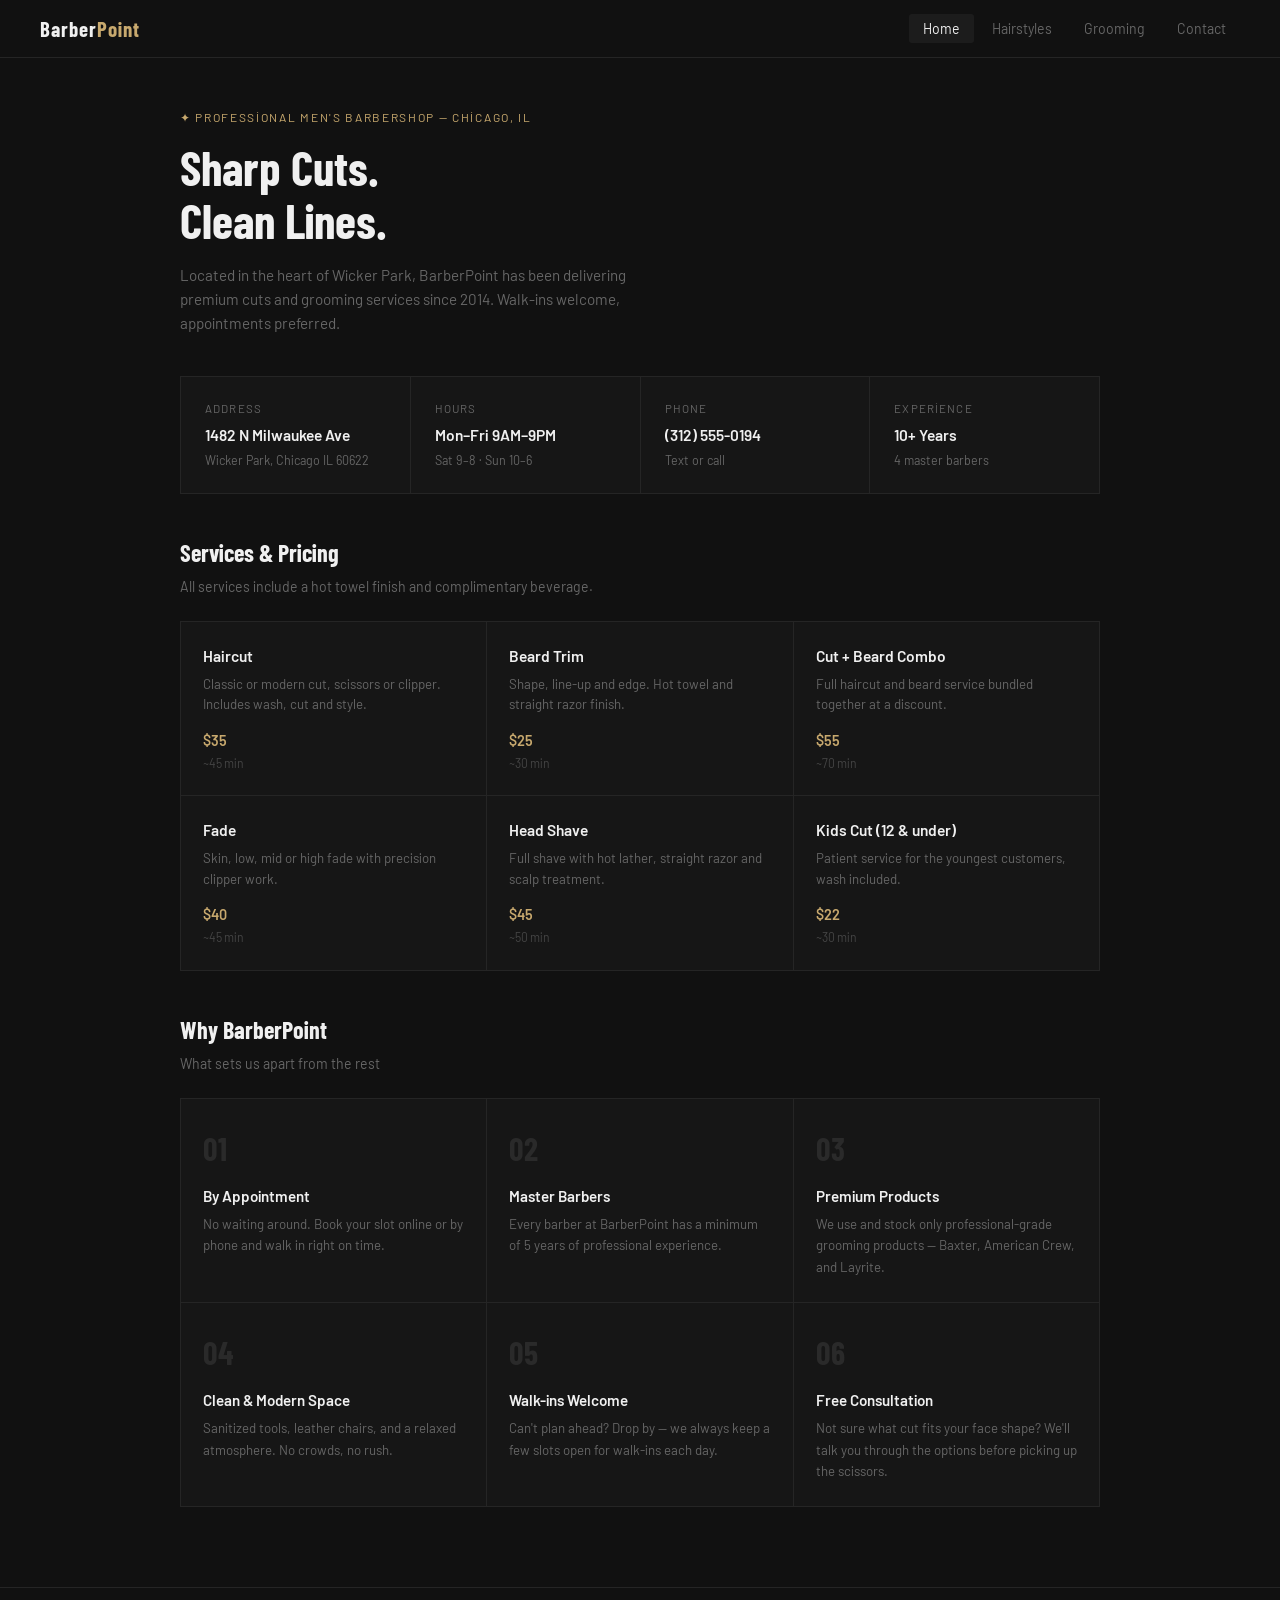
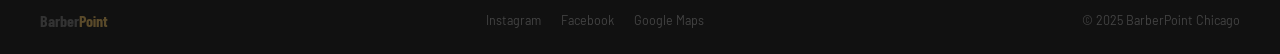
==== index.html @ 2b806386 "Rename berber-sitesi.html to index.html" ====
<!DOCTYPE html>
<html lang="tr">
<head>
  <meta charset="UTF-8"/>
  <meta name="viewport" content="width=device-width, initial-scale=1.0"/>
  <title>BarberPoint – Men's Grooming</title>
  <link href="https://fonts.googleapis.com/css2?family=Barlow:wght@400;500;600;700&family=Barlow+Condensed:wght@600;700&display=swap" rel="stylesheet"/>
  <style>
    *, *::before, *::after { box-sizing: border-box; margin: 0; padding: 0; }
    :root {
      --bg: #111; --bg2: #161616; --bg3: #1c1c1c;
      --border: #252525; --text: #ccc; --muted: #666;
      --white: #f0f0f0; --accent: #c8a96e;
    }
    body { background: var(--bg); color: var(--text); font-family: 'Barlow', sans-serif; font-size: 15px; line-height: 1.6; }

    nav {
      background: var(--bg); border-bottom: 1px solid var(--border);
      padding: 0 40px; display: flex; align-items: center;
      justify-content: space-between; height: 58px; position: sticky; top: 0; z-index: 50;
    }
    .nav-logo { font-family: 'Barlow Condensed', sans-serif; font-size: 1.3rem; font-weight: 700; color: var(--white); letter-spacing: 0.05em; cursor: pointer; }
    .nav-logo span { color: var(--accent); }
    .nav-links { display: flex; gap: 4px; }
    .nav-links button {
      background: none; border: none; color: var(--muted); font-family: 'Barlow', sans-serif;
      font-size: 0.88rem; cursor: pointer; padding: 6px 14px; border-radius: 3px; transition: color 0.15s, background 0.15s;
    }
    .nav-links button:hover { color: var(--white); background: var(--bg3); }
    .nav-links button.active { color: var(--white); background: var(--bg3); }

    .page { display: none; max-width: 1000px; margin: 0 auto; padding: 50px 40px 80px; }
    .page.active { display: block; }

    /* HERO */
    .hero { margin-bottom: 40px; }
    .hero-tag { font-size: 0.75rem; letter-spacing: 0.14em; text-transform: uppercase; color: var(--accent); margin-bottom: 14px; }
    .hero h1 { font-family: 'Barlow Condensed', sans-serif; font-size: 3rem; font-weight: 700; color: var(--white); line-height: 1.1; margin-bottom: 16px; }
    .hero p { color: var(--muted); max-width: 500px; font-size: 0.95rem; }

    .info-row { display: grid; grid-template-columns: repeat(4, 1fr); gap: 1px; background: var(--border); border: 1px solid var(--border); margin-bottom: 40px; }
    .info-box { background: var(--bg2); padding: 22px 24px; }
    .info-box .label { font-size: 0.72rem; letter-spacing: 0.1em; text-transform: uppercase; color: var(--muted); margin-bottom: 6px; }
    .info-box .val { font-size: 0.97rem; font-weight: 600; color: var(--white); }
    .info-box .sub { font-size: 0.78rem; color: var(--muted); margin-top: 3px; }

    .section-head { margin-bottom: 22px; }
    .section-head h2 { font-family: 'Barlow Condensed', sans-serif; font-size: 1.5rem; font-weight: 700; color: var(--white); margin-bottom: 4px; }
    .section-head p { color: var(--muted); font-size: 0.88rem; }

    /* HİZMETLER */
    .services-grid { display: grid; grid-template-columns: repeat(3, 1fr); gap: 1px; background: var(--border); border: 1px solid var(--border); margin-bottom: 40px; }
    .svc { background: var(--bg2); padding: 22px 22px; transition: background 0.15s; }
    .svc:hover { background: var(--bg3); }
    .svc-name { font-weight: 600; color: var(--white); margin-bottom: 5px; font-size: 0.97rem; }
    .svc-desc { font-size: 0.83rem; color: var(--muted); margin-bottom: 14px; line-height: 1.55; }
    .svc-price { font-size: 0.9rem; color: var(--accent); font-weight: 600; }
    .svc-dur { font-size: 0.76rem; color: #444; margin-top: 2px; }

    /* NEDEN BİZ */
    .why-grid { display: grid; grid-template-columns: repeat(3, 1fr); gap: 1px; background: var(--border); border: 1px solid var(--border); }
    .why-card { background: var(--bg2); padding: 24px 22px; transition: background 0.15s; }
    .why-card:hover { background: var(--bg3); }
    .why-num { font-family: 'Barlow Condensed', sans-serif; font-size: 2rem; font-weight: 700; color: #2a2a2a; margin-bottom: 10px; }
    .why-card h4 { font-weight: 600; color: var(--white); font-size: 0.95rem; margin-bottom: 6px; }
    .why-card p { font-size: 0.83rem; color: var(--muted); line-height: 1.6; }

    /* STİLLER */
    .styles-grid { display: grid; grid-template-columns: repeat(3, 1fr); gap: 1px; background: var(--border); border: 1px solid var(--border); }
    .style-card { background: var(--bg2); padding: 26px 24px; transition: background 0.15s; }
    .style-card:hover { background: var(--bg3); }
    .style-card .icon { font-size: 1.5rem; margin-bottom: 12px; display: block; }
    .style-card h3 { font-weight: 600; color: var(--white); font-size: 0.97rem; margin-bottom: 8px; }
    .style-card p { font-size: 0.84rem; color: var(--muted); line-height: 1.65; margin-bottom: 14px; }
    .style-card .fit { font-size: 0.78rem; color: #555; }
    .style-card .fit span { color: var(--accent); }
    .tags { display: flex; gap: 6px; flex-wrap: wrap; margin-top: 10px; }
    .tag { font-size: 0.7rem; letter-spacing: 0.06em; text-transform: uppercase; color: #555; border: 1px solid #2a2a2a; padding: 3px 8px; border-radius: 2px; }
    .tag.gold { color: var(--accent); border-color: #3a3020; }

    /* BAKIM */
    .care-grid { display: grid; grid-template-columns: repeat(2, 1fr); gap: 1px; background: var(--border); border: 1px solid var(--border); margin-bottom: 40px; }
    .care-card { background: var(--bg2); padding: 28px 26px; transition: background 0.15s; }
    .care-card:hover { background: var(--bg3); }
    .care-card h3 { font-weight: 600; color: var(--white); font-size: 0.97rem; margin-bottom: 14px; padding-bottom: 10px; border-bottom: 1px solid var(--border); }
    .care-card ul { padding-left: 16px; }
    .care-card ul li { font-size: 0.85rem; color: var(--muted); margin-bottom: 7px; line-height: 1.6; }

    .products-grid { display: grid; grid-template-columns: repeat(4, 1fr); gap: 1px; background: var(--border); border: 1px solid var(--border); }
    .prod-card { background: var(--bg2); padding: 22px 20px; transition: background 0.15s; }
    .prod-card:hover { background: var(--bg3); }
    .prod-card h4 { font-weight: 600; color: var(--white); font-size: 0.9rem; margin-bottom: 6px; }
    .prod-card p { font-size: 0.82rem; color: var(--muted); line-height: 1.55; margin-bottom: 8px; }
    .prod-card .ideal { font-size: 0.75rem; color: var(--accent); }

    /* İLETİŞİM */
    .contact-wrap { display: grid; grid-template-columns: 1fr 1fr; gap: 1px; background: var(--border); border: 1px solid var(--border); }
    .contact-info { background: var(--bg2); padding: 32px 28px; }
    .contact-info h3 { font-family: 'Barlow Condensed', sans-serif; font-size: 1.2rem; font-weight: 700; color: var(--white); margin-bottom: 22px; }
    .ci-item { margin-bottom: 20px; }
    .ci-label { font-size: 0.72rem; letter-spacing: 0.1em; text-transform: uppercase; color: var(--muted); margin-bottom: 5px; }
    .ci-val { font-size: 0.9rem; color: var(--text); line-height: 1.6; }
    .hours-table { width: 100%; border-collapse: collapse; margin-top: 6px; }
    .hours-table tr td { font-size: 0.84rem; padding: 5px 0; color: var(--muted); border-bottom: 1px solid #1e1e1e; }
    .hours-table tr td:last-child { text-align: right; color: var(--text); }
    .hours-table tr:last-child td { border-bottom: none; }

    .contact-form { background: var(--bg2); padding: 32px 28px; }
    .contact-form h3 { font-family: 'Barlow Condensed', sans-serif; font-size: 1.2rem; font-weight: 700; color: var(--white); margin-bottom: 22px; }
    .form-group { margin-bottom: 14px; }
    .form-group label { display: block; font-size: 0.76rem; letter-spacing: 0.08em; text-transform: uppercase; color: var(--muted); margin-bottom: 6px; }
    .form-group input, .form-group textarea, .form-group select {
      width: 100%; background: var(--bg3); border: 1px solid var(--border); color: var(--text);
      font-family: 'Barlow', sans-serif; font-size: 0.9rem; padding: 10px 12px; border-radius: 3px; outline: none; transition: border-color 0.15s;
    }
    .form-group input:focus, .form-group textarea:focus, .form-group select:focus { border-color: var(--accent); }
    .form-group textarea { resize: vertical; min-height: 80px; }
    .form-group select option { background: #1c1c1c; }
    .btn-submit {
      background: var(--accent); color: #111; font-family: 'Barlow', sans-serif; font-weight: 700;
      font-size: 0.85rem; border: none; padding: 11px 28px; cursor: pointer; border-radius: 3px;
      letter-spacing: 0.06em; text-transform: uppercase; transition: opacity 0.15s; margin-top: 4px;
    }
    .btn-submit:hover { opacity: 0.85; }

    .map-placeholder { margin-top: 1px; background: var(--bg2); border: 1px solid var(--border); border-top: none; padding: 22px 28px; display: flex; align-items: center; gap: 12px; }
    .map-placeholder .dot { width: 8px; height: 8px; border-radius: 50%; background: var(--accent); flex-shrink: 0; }
    .map-placeholder span { font-size: 0.85rem; color: var(--muted); }

    footer {
      border-top: 1px solid var(--border); padding: 20px 40px;
      display: flex; justify-content: space-between; align-items: center; font-size: 0.78rem; color: #444;
    }
    .footer-logo { font-family: 'Barlow Condensed', sans-serif; font-size: 1rem; font-weight: 700; color: #333; }
    .footer-logo span { color: #5a4a2a; }
    .footer-links { display: flex; gap: 20px; }
    .footer-links a { color: #444; text-decoration: none; }
    .footer-links a:hover { color: #666; }

    @media (max-width: 700px) {
      nav { padding: 0 16px; }
      .nav-links button { padding: 6px 8px; font-size: 0.78rem; }
      .page { padding: 30px 16px 60px; }
      .hero h1 { font-size: 2rem; }
      .info-row { grid-template-columns: 1fr 1fr; }
      .services-grid, .why-grid, .styles-grid, .products-grid { grid-template-columns: 1fr 1fr; }
      .care-grid, .contact-wrap { grid-template-columns: 1fr; }
      footer { flex-direction: column; gap: 10px; padding: 18px 16px; text-align: center; }
    }
    @media (max-width: 420px) {
      .info-row, .services-grid, .why-grid, .styles-grid, .products-grid { grid-template-columns: 1fr; }
    }
  </style>
</head>
<body>

<nav>
  <div class="nav-logo">Barber<span>Point</span></div>
  <div class="nav-links">
    <button class="active" onclick="showPage('home',this)">Home</button>
    <button onclick="showPage('styles',this)">Hairstyles</button>
    <button onclick="showPage('care',this)">Grooming</button>
    <button onclick="showPage('contact',this)">Contact</button>
  </div>
</nav>

<!-- HOME -->
<div class="page active" id="home">
  <div class="hero">
    <div class="hero-tag">✦ Professional Men's Barbershop — Chicago, IL</div>
    <h1>Sharp Cuts.<br/>Clean Lines.</h1>
    <p>Located in the heart of Wicker Park, BarberPoint has been delivering premium cuts and grooming services since 2014. Walk-ins welcome, appointments preferred.</p>
  </div>

  <div class="info-row">
    <div class="info-box">
      <div class="label">Address</div>
      <div class="val">1482 N Milwaukee Ave</div>
      <div class="sub">Wicker Park, Chicago IL 60622</div>
    </div>
    <div class="info-box">
      <div class="label">Hours</div>
      <div class="val">Mon–Fri 9AM–9PM</div>
      <div class="sub">Sat 9–8 · Sun 10–6</div>
    </div>
    <div class="info-box">
      <div class="label">Phone</div>
      <div class="val">(312) 555-0194</div>
      <div class="sub">Text or call</div>
    </div>
    <div class="info-box">
      <div class="label">Experience</div>
      <div class="val">10+ Years</div>
      <div class="sub">4 master barbers</div>
    </div>
  </div>

  <div class="section-head">
    <h2>Services & Pricing</h2>
    <p>All services include a hot towel finish and complimentary beverage.</p>
  </div>
  <div class="services-grid" style="margin-bottom:40px">
    <div class="svc">
      <div class="svc-name">Haircut</div>
      <div class="svc-desc">Classic or modern cut, scissors or clipper. Includes wash, cut and style.</div>
      <div class="svc-price">$35</div>
      <div class="svc-dur">~45 min</div>
    </div>
    <div class="svc">
      <div class="svc-name">Beard Trim</div>
      <div class="svc-desc">Shape, line-up and edge. Hot towel and straight razor finish.</div>
      <div class="svc-price">$25</div>
      <div class="svc-dur">~30 min</div>
    </div>
    <div class="svc">
      <div class="svc-name">Cut + Beard Combo</div>
      <div class="svc-desc">Full haircut and beard service bundled together at a discount.</div>
      <div class="svc-price">$55</div>
      <div class="svc-dur">~70 min</div>
    </div>
    <div class="svc">
      <div class="svc-name">Fade</div>
      <div class="svc-desc">Skin, low, mid or high fade with precision clipper work.</div>
      <div class="svc-price">$40</div>
      <div class="svc-dur">~45 min</div>
    </div>
    <div class="svc">
      <div class="svc-name">Head Shave</div>
      <div class="svc-desc">Full shave with hot lather, straight razor and scalp treatment.</div>
      <div class="svc-price">$45</div>
      <div class="svc-dur">~50 min</div>
    </div>
    <div class="svc">
      <div class="svc-name">Kids Cut (12 & under)</div>
      <div class="svc-desc">Patient service for the youngest customers, wash included.</div>
      <div class="svc-price">$22</div>
      <div class="svc-dur">~30 min</div>
    </div>
  </div>

  <div class="section-head">
    <h2>Why BarberPoint</h2>
    <p>What sets us apart from the rest</p>
  </div>
  <div class="why-grid">
    <div class="why-card">
      <div class="why-num">01</div>
      <h4>By Appointment</h4>
      <p>No waiting around. Book your slot online or by phone and walk in right on time.</p>
    </div>
    <div class="why-card">
      <div class="why-num">02</div>
      <h4>Master Barbers</h4>
      <p>Every barber at BarberPoint has a minimum of 5 years of professional experience.</p>
    </div>
    <div class="why-card">
      <div class="why-num">03</div>
      <h4>Premium Products</h4>
      <p>We use and stock only professional-grade grooming products — Baxter, American Crew, and Layrite.</p>
    </div>
    <div class="why-card">
      <div class="why-num">04</div>
      <h4>Clean & Modern Space</h4>
      <p>Sanitized tools, leather chairs, and a relaxed atmosphere. No crowds, no rush.</p>
    </div>
    <div class="why-card">
      <div class="why-num">05</div>
      <h4>Walk-ins Welcome</h4>
      <p>Can't plan ahead? Drop by — we always keep a few slots open for walk-ins each day.</p>
    </div>
    <div class="why-card">
      <div class="why-num">06</div>
      <h4>Free Consultation</h4>
      <p>Not sure what cut fits your face shape? We'll talk you through the options before picking up the scissors.</p>
    </div>
  </div>
</div>

<!-- HAIRSTYLES -->
<div class="page" id="styles">
  <div class="section-head">
    <h2>Men's Hairstyles</h2>
    <p>The most popular cuts — what they are, who they suit, and how much upkeep they need</p>
  </div>
  <div class="styles-grid">
    <div class="style-card">
      <span class="icon">✂️</span>
      <h3>Undercut</h3>
      <p>Sides and back cut close, top left long. Can be worn slicked back, to the side, or textured. One of the most versatile cuts available.</p>
      <div class="fit">Best for: <span>Oval, square, rectangular faces</span></div>
      <div class="tags"><span class="tag gold">Versatile</span><span class="tag">Medium Maintenance</span></div>
    </div>
    <div class="style-card">
      <span class="icon">💈</span>
      <h3>Fade</h3>
      <p>Gradual taper from skin or short at the sides up to longer hair on top. Skin, low, mid and high fade are the four main variations.</p>
      <div class="fit">Best for: <span>All face shapes</span></div>
      <div class="tags"><span class="tag gold">Modern</span><span class="tag">Every 3–4 Weeks</span></div>
    </div>
    <div class="style-card">
      <span class="icon">🪒</span>
      <h3>Buzz Cut</h3>
      <p>All hair clipped to a uniform length. The lowest-maintenance cut there is. Suits men with defined jawlines and prominent features.</p>
      <div class="fit">Best for: <span>Square, diamond faces</span></div>
      <div class="tags"><span class="tag gold">Low Effort</span><span class="tag">Easy Upkeep</span></div>
    </div>
    <div class="style-card">
      <span class="icon">🪮</span>
      <h3>Classic Taper</h3>
      <p>Scissors on top, tapered sides — clean and timeless. Works in professional settings and casual environments equally well.</p>
      <div class="fit">Best for: <span>Oval, oblong faces</span></div>
      <div class="tags"><span class="tag gold">Classic</span><span class="tag">Office Ready</span></div>
    </div>
    <div class="style-card">
      <span class="icon">💧</span>
      <h3>Pompadour</h3>
      <p>Hair is pushed up and back from the forehead. Requires a strong-hold pomade. High-impact look with a retro edge.</p>
      <div class="fit">Best for: <span>Round, heart-shaped faces</span></div>
      <div class="tags"><span class="tag gold">Retro</span><span class="tag">High Styling</span></div>
    </div>
    <div class="style-card">
      <span class="icon">🌀</span>
      <h3>Textured Crop</h3>
      <p>Short on sides, choppy and textured on top. Minimal product needed. Great for thick or wavy hair that needs control without structure.</p>
      <div class="fit">Best for: <span>Round, oval faces</span></div>
      <div class="tags"><span class="tag gold">Natural</span><span class="tag">Minimal Product</span></div>
    </div>
    <div class="style-card">
      <span class="icon">📐</span>
      <h3>Taper Cut</h3>
      <p>Similar to a fade but shorter and more subtle — only the neckline and ears are tapered. Clean and natural-looking finish.</p>
      <div class="fit">Best for: <span>All face shapes</span></div>
      <div class="tags"><span class="tag gold">Clean</span><span class="tag">Easy Maintain</span></div>
    </div>
    <div class="style-card">
      <span class="icon">🔲</span>
      <h3>French Crop</h3>
      <p>Top cut short with a short fringe sitting at the forehead. Very popular in European barbering. Suits rounder faces particularly well.</p>
      <div class="fit">Best for: <span>Round, square faces</span></div>
      <div class="tags"><span class="tag gold">Minimal</span><span class="tag">European Style</span></div>
    </div>
    <div class="style-card">
      <span class="icon">〰️</span>
      <h3>Medium Wavy</h3>
      <p>Natural wave pattern kept at medium length, just above the shoulder. Works best on thick hair. Low product needed, air-dry friendly.</p>
      <div class="fit">Best for: <span>Oval, oblong faces</span></div>
      <div class="tags"><span class="tag gold">Relaxed</span><span class="tag">Moisturizer</span></div>
    </div>
  </div>
</div>

<!-- GROOMING -->
<div class="page" id="care">
  <div class="section-head">
    <h2>Grooming Guide</h2>
    <p>Simple routines and the right products for every hair type</p>
  </div>
  <div class="care-grid" style="margin-bottom:40px">
    <div class="care-card">
      <h3>Washing & Drying</h3>
      <ul>
        <li>Washing daily strips natural oils — 3–4 times per week is enough for most hair types.</li>
        <li>Use a shampoo matched to your scalp type: oily, dry, or normal.</li>
        <li>Massage the scalp with fingertips in circular motions, not nails.</li>
        <li>Always follow with conditioner on the mid-lengths and ends.</li>
        <li>Keep the blow dryer on medium heat and 6+ inches away from the scalp.</li>
        <li>Pat dry with a towel — don't rub, it causes frizz and breakage.</li>
      </ul>
    </div>
    <div class="care-card">
      <h3>Beard Care</h3>
      <ul>
        <li>Wash your beard 2–3 times a week with a dedicated beard wash, not face soap.</li>
        <li>Beard oil softens coarse hair and moisturizes the skin underneath.</li>
        <li>Apply balm for hold and shape when styling a longer beard.</li>
        <li>Trim the neckline regularly — about two finger-widths above the Adam's apple.</li>
        <li>A boar bristle brush distributes oil evenly and trains the hair direction.</li>
        <li>Visit your barber every 3–4 weeks for edge work and shape maintenance.</li>
      </ul>
    </div>
    <div class="care-card">
      <h3>Scalp Health</h3>
      <ul>
        <li>A healthy scalp is the foundation of healthy hair growth.</li>
        <li>Exfoliate once a week with a scalp scrub to remove buildup.</li>
        <li>Avoid scratching — it damages the follicles over time.</li>
        <li>Dandruff that doesn't clear with anti-dandruff shampoo should be seen by a dermatologist.</li>
        <li>Staying hydrated and getting enough sleep directly impacts scalp condition.</li>
      </ul>
    </div>
    <div class="care-card">
      <h3>General Tips</h3>
      <ul>
        <li>Fades and tight cuts need a barber visit every 3–4 weeks to stay sharp.</li>
        <li>Always warm the product between your palms before applying — never put cold wax directly on dry hair.</li>
        <li>Apply product to slightly damp hair for better distribution and hold.</li>
        <li>Use a comb to set direction first, then fingers to add texture.</li>
        <li>Less product is almost always better — you can add more, you can't take it back.</li>
      </ul>
    </div>
  </div>

  <div class="section-head">
    <h2>Product Guide</h2>
    <p>Which product to use for which look</p>
  </div>
  <div class="products-grid">
    <div class="prod-card">
      <h4>Wax</h4>
      <p>Medium hold, matte finish. Easy to rework throughout the day. The most forgiving daily option.</p>
      <div class="ideal">Best for: everyday styles</div>
    </div>
    <div class="prod-card">
      <h4>Pomade</h4>
      <p>High hold, shiny finish. Water-based versions wash out easily. Oil-based last longer but need more effort to remove.</p>
      <div class="ideal">Best for: pompadour, slick back</div>
    </div>
    <div class="prod-card">
      <h4>Clay</h4>
      <p>Strong hold, matte finish. Adds volume and texture. Works especially well on thick or coarse hair.</p>
      <div class="ideal">Best for: textured crops, undercuts</div>
    </div>
    <div class="prod-card">
      <h4>Spray</h4>
      <p>Light hold, used after styling to lock the shape in place. Good for fine hair that needs volume without weight.</p>
      <div class="ideal">Best for: finishing, fine hair</div>
    </div>
  </div>
</div>

<!-- CONTACT -->
<div class="page" id="contact">
  <div class="section-head">
    <h2>Contact & Appointments</h2>
    <p>Book online, call us, or just walk in</p>
  </div>
  <div class="contact-wrap">
    <div class="contact-info">
      <h3>Shop Info</h3>
      <div class="ci-item">
        <div class="ci-label">Address</div>
        <div class="ci-val">1482 N Milwaukee Ave<br/>Wicker Park, Chicago, IL 60622</div>
      </div>
      <div class="ci-item">
        <div class="ci-label">Phone</div>
        <div class="ci-val">(312) 555-0194</div>
      </div>
      <div class="ci-item">
        <div class="ci-label">Email</div>
        <div class="ci-val">hello@barberpoint.com</div>
      </div>
      <div class="ci-item">
        <div class="ci-label">Instagram</div>
        <div class="ci-val">@barberpointchi</div>
      </div>
      <div class="ci-item">
        <div class="ci-label">Hours</div>
        <table class="hours-table">
          <tr><td>Monday – Friday</td><td>9:00 AM – 9:00 PM</td></tr>
          <tr><td>Saturday</td><td>9:00 AM – 8:00 PM</td></tr>
          <tr><td>Sunday</td><td>10:00 AM – 6:00 PM</td></tr>
        </table>
      </div>
      <div class="ci-item">
        <div class="ci-label">Parking</div>
        <div class="ci-val">Street parking available on Milwaukee Ave. Nearest CTA stop: Damen Blue Line.</div>
      </div>
    </div>
    <div class="contact-form">
      <h3>Book an Appointment</h3>
      <div class="form-group">
        <label>Full Name</label>
        <input type="text" placeholder="John Doe"/>
      </div>
      <div class="form-group">
        <label>Phone</label>
        <input type="tel" placeholder="(312) 000-0000"/>
      </div>
      <div class="form-group">
        <label>Email</label>
        <input type="email" placeholder="you@email.com"/>
      </div>
      <div class="form-group">
        <label>Service</label>
        <select>
          <option>Haircut — $35</option>
          <option>Beard Trim — $25</option>
          <option>Cut + Beard Combo — $55</option>
          <option>Fade — $40</option>
          <option>Head Shave — $45</option>
          <option>Kids Cut — $22</option>
        </select>
      </div>
      <div class="form-group">
        <label>Preferred Date & Time</label>
        <input type="datetime-local"/>
      </div>
      <div class="form-group">
        <label>Notes (optional)</label>
        <textarea placeholder="Any specific requests or style references..."></textarea>
      </div>
      <button class="btn-submit">Request Appointment</button>
    </div>
  </div>
  <div class="map-placeholder">
    <div class="dot"></div>
    <span>1482 N Milwaukee Ave, Wicker Park, Chicago, IL 60622 — Near Damen Blue Line Station</span>
  </div>
</div>

<footer>
  <div class="footer-logo">Barber<span>Point</span></div>
  <div class="footer-links">
    <a href="#">Instagram</a>
    <a href="#">Facebook</a>
    <a href="#">Google Maps</a>
  </div>
  <span>© 2025 BarberPoint Chicago</span>
</footer>

<script>
  function showPage(id, btn) {
    document.querySelectorAll('.page').forEach(p => p.classList.remove('active'));
    document.querySelectorAll('.nav-links button').forEach(b => b.classList.remove('active'));
    document.getElementById(id).classList.add('active');
    btn.classList.add('active');
    window.scrollTo(0, 0);
  }
</script>
</body>
</html>
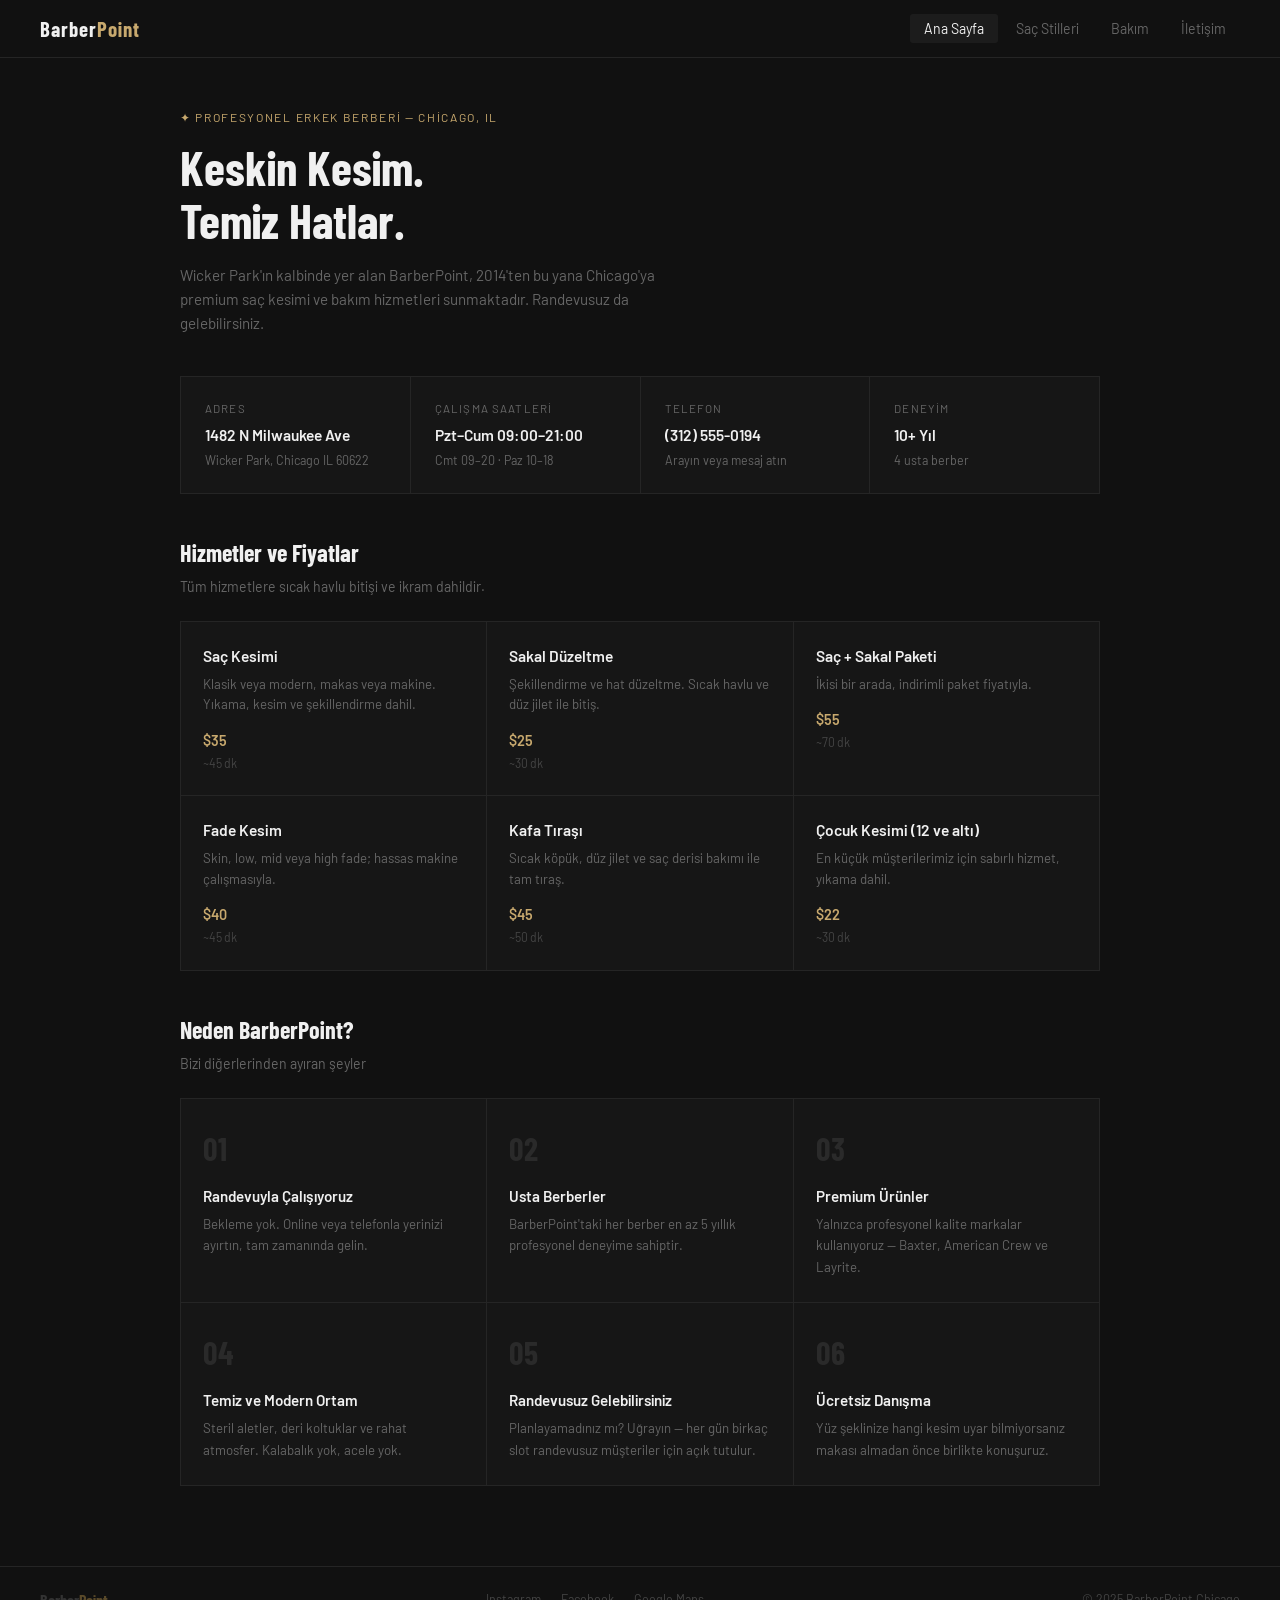
==== commit b26d9eb2: "Add files via upload" ====
--- a/index.html
+++ b/index.html
@@ -3,7 +3,7 @@
 <head>
   <meta charset="UTF-8"/>
   <meta name="viewport" content="width=device-width, initial-scale=1.0"/>
-  <title>BarberPoint – Men's Grooming</title>
+  <title>BarberPoint – Erkek Saç & Bakım</title>
   <link href="https://fonts.googleapis.com/css2?family=Barlow:wght@400;500;600;700&family=Barlow+Condensed:wght@600;700&display=swap" rel="stylesheet"/>
   <style>
     *, *::before, *::after { box-sizing: border-box; margin: 0; padding: 0; }
@@ -32,7 +32,6 @@
     .page { display: none; max-width: 1000px; margin: 0 auto; padding: 50px 40px 80px; }
     .page.active { display: block; }
 
-    /* HERO */
     .hero { margin-bottom: 40px; }
     .hero-tag { font-size: 0.75rem; letter-spacing: 0.14em; text-transform: uppercase; color: var(--accent); margin-bottom: 14px; }
     .hero h1 { font-family: 'Barlow Condensed', sans-serif; font-size: 3rem; font-weight: 700; color: var(--white); line-height: 1.1; margin-bottom: 16px; }
@@ -48,16 +47,14 @@
     .section-head h2 { font-family: 'Barlow Condensed', sans-serif; font-size: 1.5rem; font-weight: 700; color: var(--white); margin-bottom: 4px; }
     .section-head p { color: var(--muted); font-size: 0.88rem; }
 
-    /* HİZMETLER */
     .services-grid { display: grid; grid-template-columns: repeat(3, 1fr); gap: 1px; background: var(--border); border: 1px solid var(--border); margin-bottom: 40px; }
-    .svc { background: var(--bg2); padding: 22px 22px; transition: background 0.15s; }
+    .svc { background: var(--bg2); padding: 22px; transition: background 0.15s; }
     .svc:hover { background: var(--bg3); }
     .svc-name { font-weight: 600; color: var(--white); margin-bottom: 5px; font-size: 0.97rem; }
     .svc-desc { font-size: 0.83rem; color: var(--muted); margin-bottom: 14px; line-height: 1.55; }
     .svc-price { font-size: 0.9rem; color: var(--accent); font-weight: 600; }
     .svc-dur { font-size: 0.76rem; color: #444; margin-top: 2px; }
 
-    /* NEDEN BİZ */
     .why-grid { display: grid; grid-template-columns: repeat(3, 1fr); gap: 1px; background: var(--border); border: 1px solid var(--border); }
     .why-card { background: var(--bg2); padding: 24px 22px; transition: background 0.15s; }
     .why-card:hover { background: var(--bg3); }
@@ -65,20 +62,18 @@
     .why-card h4 { font-weight: 600; color: var(--white); font-size: 0.95rem; margin-bottom: 6px; }
     .why-card p { font-size: 0.83rem; color: var(--muted); line-height: 1.6; }
 
-    /* STİLLER */
     .styles-grid { display: grid; grid-template-columns: repeat(3, 1fr); gap: 1px; background: var(--border); border: 1px solid var(--border); }
     .style-card { background: var(--bg2); padding: 26px 24px; transition: background 0.15s; }
     .style-card:hover { background: var(--bg3); }
     .style-card .icon { font-size: 1.5rem; margin-bottom: 12px; display: block; }
     .style-card h3 { font-weight: 600; color: var(--white); font-size: 0.97rem; margin-bottom: 8px; }
-    .style-card p { font-size: 0.84rem; color: var(--muted); line-height: 1.65; margin-bottom: 14px; }
-    .style-card .fit { font-size: 0.78rem; color: #555; }
+    .style-card p { font-size: 0.84rem; color: var(--muted); line-height: 1.65; margin-bottom: 10px; }
+    .style-card .fit { font-size: 0.78rem; color: #555; margin-bottom: 6px; }
     .style-card .fit span { color: var(--accent); }
-    .tags { display: flex; gap: 6px; flex-wrap: wrap; margin-top: 10px; }
+    .tags { display: flex; gap: 6px; flex-wrap: wrap; margin-top: 8px; }
     .tag { font-size: 0.7rem; letter-spacing: 0.06em; text-transform: uppercase; color: #555; border: 1px solid #2a2a2a; padding: 3px 8px; border-radius: 2px; }
     .tag.gold { color: var(--accent); border-color: #3a3020; }
 
-    /* BAKIM */
     .care-grid { display: grid; grid-template-columns: repeat(2, 1fr); gap: 1px; background: var(--border); border: 1px solid var(--border); margin-bottom: 40px; }
     .care-card { background: var(--bg2); padding: 28px 26px; transition: background 0.15s; }
     .care-card:hover { background: var(--bg3); }
@@ -93,7 +88,6 @@
     .prod-card p { font-size: 0.82rem; color: var(--muted); line-height: 1.55; margin-bottom: 8px; }
     .prod-card .ideal { font-size: 0.75rem; color: var(--accent); }
 
-    /* İLETİŞİM */
     .contact-wrap { display: grid; grid-template-columns: 1fr 1fr; gap: 1px; background: var(--border); border: 1px solid var(--border); }
     .contact-info { background: var(--bg2); padding: 32px 28px; }
     .contact-info h3 { font-family: 'Barlow Condensed', sans-serif; font-size: 1.2rem; font-weight: 700; color: var(--white); margin-bottom: 22px; }
@@ -123,14 +117,11 @@
     }
     .btn-submit:hover { opacity: 0.85; }
 
-    .map-placeholder { margin-top: 1px; background: var(--bg2); border: 1px solid var(--border); border-top: none; padding: 22px 28px; display: flex; align-items: center; gap: 12px; }
+    .map-placeholder { background: var(--bg2); border: 1px solid var(--border); border-top: none; padding: 20px 28px; display: flex; align-items: center; gap: 12px; }
     .map-placeholder .dot { width: 8px; height: 8px; border-radius: 50%; background: var(--accent); flex-shrink: 0; }
     .map-placeholder span { font-size: 0.85rem; color: var(--muted); }
 
-    footer {
-      border-top: 1px solid var(--border); padding: 20px 40px;
-      display: flex; justify-content: space-between; align-items: center; font-size: 0.78rem; color: #444;
-    }
+    footer { border-top: 1px solid var(--border); padding: 20px 40px; display: flex; justify-content: space-between; align-items: center; font-size: 0.78rem; color: #444; }
     .footer-logo { font-family: 'Barlow Condensed', sans-serif; font-size: 1rem; font-weight: 700; color: #333; }
     .footer-logo span { color: #5a4a2a; }
     .footer-links { display: flex; gap: 20px; }
@@ -139,11 +130,12 @@
 
     @media (max-width: 700px) {
       nav { padding: 0 16px; }
-      .nav-links button { padding: 6px 8px; font-size: 0.78rem; }
+      .nav-links button { padding: 6px 9px; font-size: 0.78rem; }
       .page { padding: 30px 16px 60px; }
       .hero h1 { font-size: 2rem; }
       .info-row { grid-template-columns: 1fr 1fr; }
-      .services-grid, .why-grid, .styles-grid, .products-grid { grid-template-columns: 1fr 1fr; }
+      .services-grid, .why-grid, .styles-grid { grid-template-columns: 1fr 1fr; }
+      .products-grid { grid-template-columns: 1fr 1fr; }
       .care-grid, .contact-wrap { grid-template-columns: 1fr; }
       footer { flex-direction: column; gap: 10px; padding: 18px 16px; text-align: center; }
     }
@@ -157,296 +149,296 @@
 <nav>
   <div class="nav-logo">Barber<span>Point</span></div>
   <div class="nav-links">
-    <button class="active" onclick="showPage('home',this)">Home</button>
-    <button onclick="showPage('styles',this)">Hairstyles</button>
-    <button onclick="showPage('care',this)">Grooming</button>
-    <button onclick="showPage('contact',this)">Contact</button>
+    <button class="active" onclick="showPage('home',this)">Ana Sayfa</button>
+    <button onclick="showPage('styles',this)">Saç Stilleri</button>
+    <button onclick="showPage('care',this)">Bakım</button>
+    <button onclick="showPage('contact',this)">İletişim</button>
   </div>
 </nav>
 
-<!-- HOME -->
+<!-- ANA SAYFA -->
 <div class="page active" id="home">
   <div class="hero">
-    <div class="hero-tag">✦ Professional Men's Barbershop — Chicago, IL</div>
-    <h1>Sharp Cuts.<br/>Clean Lines.</h1>
-    <p>Located in the heart of Wicker Park, BarberPoint has been delivering premium cuts and grooming services since 2014. Walk-ins welcome, appointments preferred.</p>
+    <div class="hero-tag">✦ Profesyonel Erkek Berberi — Chicago, IL</div>
+    <h1>Keskin Kesim.<br/>Temiz Hatlar.</h1>
+    <p>Wicker Park'ın kalbinde yer alan BarberPoint, 2014'ten bu yana Chicago'ya premium saç kesimi ve bakım hizmetleri sunmaktadır. Randevusuz da gelebilirsiniz.</p>
   </div>
 
   <div class="info-row">
     <div class="info-box">
-      <div class="label">Address</div>
+      <div class="label">Adres</div>
       <div class="val">1482 N Milwaukee Ave</div>
       <div class="sub">Wicker Park, Chicago IL 60622</div>
     </div>
     <div class="info-box">
-      <div class="label">Hours</div>
-      <div class="val">Mon–Fri 9AM–9PM</div>
-      <div class="sub">Sat 9–8 · Sun 10–6</div>
+      <div class="label">Çalışma Saatleri</div>
+      <div class="val">Pzt–Cum 09:00–21:00</div>
+      <div class="sub">Cmt 09–20 · Paz 10–18</div>
     </div>
     <div class="info-box">
-      <div class="label">Phone</div>
+      <div class="label">Telefon</div>
       <div class="val">(312) 555-0194</div>
-      <div class="sub">Text or call</div>
+      <div class="sub">Arayın veya mesaj atın</div>
     </div>
     <div class="info-box">
-      <div class="label">Experience</div>
-      <div class="val">10+ Years</div>
-      <div class="sub">4 master barbers</div>
+      <div class="label">Deneyim</div>
+      <div class="val">10+ Yıl</div>
+      <div class="sub">4 usta berber</div>
     </div>
   </div>
 
   <div class="section-head">
-    <h2>Services & Pricing</h2>
-    <p>All services include a hot towel finish and complimentary beverage.</p>
-  </div>
-  <div class="services-grid" style="margin-bottom:40px">
+    <h2>Hizmetler ve Fiyatlar</h2>
+    <p>Tüm hizmetlere sıcak havlu bitişi ve ikram dahildir.</p>
+  </div>
+  <div class="services-grid">
     <div class="svc">
-      <div class="svc-name">Haircut</div>
-      <div class="svc-desc">Classic or modern cut, scissors or clipper. Includes wash, cut and style.</div>
+      <div class="svc-name">Saç Kesimi</div>
+      <div class="svc-desc">Klasik veya modern, makas veya makine. Yıkama, kesim ve şekillendirme dahil.</div>
       <div class="svc-price">$35</div>
-      <div class="svc-dur">~45 min</div>
+      <div class="svc-dur">~45 dk</div>
     </div>
     <div class="svc">
-      <div class="svc-name">Beard Trim</div>
-      <div class="svc-desc">Shape, line-up and edge. Hot towel and straight razor finish.</div>
+      <div class="svc-name">Sakal Düzeltme</div>
+      <div class="svc-desc">Şekillendirme ve hat düzeltme. Sıcak havlu ve düz jilet ile bitiş.</div>
       <div class="svc-price">$25</div>
-      <div class="svc-dur">~30 min</div>
+      <div class="svc-dur">~30 dk</div>
     </div>
     <div class="svc">
-      <div class="svc-name">Cut + Beard Combo</div>
-      <div class="svc-desc">Full haircut and beard service bundled together at a discount.</div>
+      <div class="svc-name">Saç + Sakal Paketi</div>
+      <div class="svc-desc">İkisi bir arada, indirimli paket fiyatıyla.</div>
       <div class="svc-price">$55</div>
-      <div class="svc-dur">~70 min</div>
+      <div class="svc-dur">~70 dk</div>
     </div>
     <div class="svc">
-      <div class="svc-name">Fade</div>
-      <div class="svc-desc">Skin, low, mid or high fade with precision clipper work.</div>
+      <div class="svc-name">Fade Kesim</div>
+      <div class="svc-desc">Skin, low, mid veya high fade; hassas makine çalışmasıyla.</div>
       <div class="svc-price">$40</div>
-      <div class="svc-dur">~45 min</div>
+      <div class="svc-dur">~45 dk</div>
     </div>
     <div class="svc">
-      <div class="svc-name">Head Shave</div>
-      <div class="svc-desc">Full shave with hot lather, straight razor and scalp treatment.</div>
+      <div class="svc-name">Kafa Tıraşı</div>
+      <div class="svc-desc">Sıcak köpük, düz jilet ve saç derisi bakımı ile tam tıraş.</div>
       <div class="svc-price">$45</div>
-      <div class="svc-dur">~50 min</div>
+      <div class="svc-dur">~50 dk</div>
     </div>
     <div class="svc">
-      <div class="svc-name">Kids Cut (12 & under)</div>
-      <div class="svc-desc">Patient service for the youngest customers, wash included.</div>
+      <div class="svc-name">Çocuk Kesimi (12 ve altı)</div>
+      <div class="svc-desc">En küçük müşterilerimiz için sabırlı hizmet, yıkama dahil.</div>
       <div class="svc-price">$22</div>
-      <div class="svc-dur">~30 min</div>
-    </div>
-  </div>
-
-  <div class="section-head">
-    <h2>Why BarberPoint</h2>
-    <p>What sets us apart from the rest</p>
+      <div class="svc-dur">~30 dk</div>
+    </div>
+  </div>
+
+  <div class="section-head" style="margin-top:40px">
+    <h2>Neden BarberPoint?</h2>
+    <p>Bizi diğerlerinden ayıran şeyler</p>
   </div>
   <div class="why-grid">
     <div class="why-card">
       <div class="why-num">01</div>
-      <h4>By Appointment</h4>
-      <p>No waiting around. Book your slot online or by phone and walk in right on time.</p>
+      <h4>Randevuyla Çalışıyoruz</h4>
+      <p>Bekleme yok. Online veya telefonla yerinizi ayırtın, tam zamanında gelin.</p>
     </div>
     <div class="why-card">
       <div class="why-num">02</div>
-      <h4>Master Barbers</h4>
-      <p>Every barber at BarberPoint has a minimum of 5 years of professional experience.</p>
+      <h4>Usta Berberler</h4>
+      <p>BarberPoint'taki her berber en az 5 yıllık profesyonel deneyime sahiptir.</p>
     </div>
     <div class="why-card">
       <div class="why-num">03</div>
-      <h4>Premium Products</h4>
-      <p>We use and stock only professional-grade grooming products — Baxter, American Crew, and Layrite.</p>
+      <h4>Premium Ürünler</h4>
+      <p>Yalnızca profesyonel kalite markalar kullanıyoruz — Baxter, American Crew ve Layrite.</p>
     </div>
     <div class="why-card">
       <div class="why-num">04</div>
-      <h4>Clean & Modern Space</h4>
-      <p>Sanitized tools, leather chairs, and a relaxed atmosphere. No crowds, no rush.</p>
+      <h4>Temiz ve Modern Ortam</h4>
+      <p>Steril aletler, deri koltuklar ve rahat atmosfer. Kalabalık yok, acele yok.</p>
     </div>
     <div class="why-card">
       <div class="why-num">05</div>
-      <h4>Walk-ins Welcome</h4>
-      <p>Can't plan ahead? Drop by — we always keep a few slots open for walk-ins each day.</p>
+      <h4>Randevusuz Gelebilirsiniz</h4>
+      <p>Planlayamadınız mı? Uğrayın — her gün birkaç slot randevusuz müşteriler için açık tutulur.</p>
     </div>
     <div class="why-card">
       <div class="why-num">06</div>
-      <h4>Free Consultation</h4>
-      <p>Not sure what cut fits your face shape? We'll talk you through the options before picking up the scissors.</p>
+      <h4>Ücretsiz Danışma</h4>
+      <p>Yüz şeklinize hangi kesim uyar bilmiyorsanız makası almadan önce birlikte konuşuruz.</p>
     </div>
   </div>
 </div>
 
-<!-- HAIRSTYLES -->
+<!-- SAÇ STİLLERİ -->
 <div class="page" id="styles">
   <div class="section-head">
-    <h2>Men's Hairstyles</h2>
-    <p>The most popular cuts — what they are, who they suit, and how much upkeep they need</p>
+    <h2>Erkek Saç Stilleri</h2>
+    <p>En popüler kesimler — ne oldukları, kime yakıştıkları ve ne kadar bakım gerektirdikleri</p>
   </div>
   <div class="styles-grid">
     <div class="style-card">
       <span class="icon">✂️</span>
       <h3>Undercut</h3>
-      <p>Sides and back cut close, top left long. Can be worn slicked back, to the side, or textured. One of the most versatile cuts available.</p>
-      <div class="fit">Best for: <span>Oval, square, rectangular faces</span></div>
-      <div class="tags"><span class="tag gold">Versatile</span><span class="tag">Medium Maintenance</span></div>
+      <p>Yanlar kısa, üst uzun bırakılır. Geriye, yana veya tekstürlü olarak şekillendirilebilir. En çok yönlü kesimlerden biridir.</p>
+      <div class="fit">Uygun yüz: <span>Oval, kare, dikdörtgen</span></div>
+      <div class="tags"><span class="tag gold">Çok Yönlü</span><span class="tag">Orta Bakım</span></div>
     </div>
     <div class="style-card">
       <span class="icon">💈</span>
-      <h3>Fade</h3>
-      <p>Gradual taper from skin or short at the sides up to longer hair on top. Skin, low, mid and high fade are the four main variations.</p>
-      <div class="fit">Best for: <span>All face shapes</span></div>
-      <div class="tags"><span class="tag gold">Modern</span><span class="tag">Every 3–4 Weeks</span></div>
+      <h3>Fade Kesim</h3>
+      <p>Yanlarda aşağıdan yukarı kademeli geçiş. Skin, low, mid ve high fade olmak üzere dört ana çeşidi vardır.</p>
+      <div class="fit">Uygun yüz: <span>Her yüz tipine uyar</span></div>
+      <div class="tags"><span class="tag gold">Modern</span><span class="tag">3–4 Haftada Bir</span></div>
     </div>
     <div class="style-card">
       <span class="icon">🪒</span>
       <h3>Buzz Cut</h3>
-      <p>All hair clipped to a uniform length. The lowest-maintenance cut there is. Suits men with defined jawlines and prominent features.</p>
-      <div class="fit">Best for: <span>Square, diamond faces</span></div>
-      <div class="tags"><span class="tag gold">Low Effort</span><span class="tag">Easy Upkeep</span></div>
+      <p>Tüm saç makineyle aynı uzunlukta kesilir. En az bakım gerektiren kesimdir. Belirgin çene hatlarıyla çok iyi durur.</p>
+      <div class="fit">Uygun yüz: <span>Kare, elmas yüzler</span></div>
+      <div class="tags"><span class="tag gold">Pratik</span><span class="tag">Az Bakım</span></div>
     </div>
     <div class="style-card">
       <span class="icon">🪮</span>
-      <h3>Classic Taper</h3>
-      <p>Scissors on top, tapered sides — clean and timeless. Works in professional settings and casual environments equally well.</p>
-      <div class="fit">Best for: <span>Oval, oblong faces</span></div>
-      <div class="tags"><span class="tag gold">Classic</span><span class="tag">Office Ready</span></div>
+      <h3>Klasik Taper</h3>
+      <p>Üst makasla, yanlar kademeli makineyle kesilir. Hem iş ortamına hem günlük hayata uygun zamansız bir seçimdir.</p>
+      <div class="fit">Uygun yüz: <span>Oval, uzun yüzler</span></div>
+      <div class="tags"><span class="tag gold">Klasik</span><span class="tag">Her Ortama Uygun</span></div>
     </div>
     <div class="style-card">
       <span class="icon">💧</span>
       <h3>Pompadour</h3>
-      <p>Hair is pushed up and back from the forehead. Requires a strong-hold pomade. High-impact look with a retro edge.</p>
-      <div class="fit">Best for: <span>Round, heart-shaped faces</span></div>
-      <div class="tags"><span class="tag gold">Retro</span><span class="tag">High Styling</span></div>
+      <p>Saç öne ve yukarı doğru taranır. Yüksek tutulumlu pomade gerektirir. Retro bir hava taşıyan dikkat çekici bir stildir.</p>
+      <div class="fit">Uygun yüz: <span>Yuvarlak, kalp şekilli</span></div>
+      <div class="tags"><span class="tag gold">Retro</span><span class="tag">Yüksek Bakım</span></div>
     </div>
     <div class="style-card">
       <span class="icon">🌀</span>
-      <h3>Textured Crop</h3>
-      <p>Short on sides, choppy and textured on top. Minimal product needed. Great for thick or wavy hair that needs control without structure.</p>
-      <div class="fit">Best for: <span>Round, oval faces</span></div>
-      <div class="tags"><span class="tag gold">Natural</span><span class="tag">Minimal Product</span></div>
+      <h3>Tekstürlü Crop</h3>
+      <p>Yanlar kısa, üst kaba ve tekstürlü bırakılır. Az ürün yeterlidir. Kalın veya dalgalı saçlarda çok iyi durur.</p>
+      <div class="fit">Uygun yüz: <span>Yuvarlak, oval yüzler</span></div>
+      <div class="tags"><span class="tag gold">Doğal</span><span class="tag">Az Ürün</span></div>
     </div>
     <div class="style-card">
       <span class="icon">📐</span>
-      <h3>Taper Cut</h3>
-      <p>Similar to a fade but shorter and more subtle — only the neckline and ears are tapered. Clean and natural-looking finish.</p>
-      <div class="fit">Best for: <span>All face shapes</span></div>
-      <div class="tags"><span class="tag gold">Clean</span><span class="tag">Easy Maintain</span></div>
+      <h3>Taper Kesim</h3>
+      <p>Fade'e benzer ancak daha kısa ve sade — sadece ense ve kulak bölgesi kademelendirilir. Doğal ve temiz bir bitiş sağlar.</p>
+      <div class="fit">Uygun yüz: <span>Her yüz tipine uyar</span></div>
+      <div class="tags"><span class="tag gold">Temiz</span><span class="tag">Kolay Bakım</span></div>
     </div>
     <div class="style-card">
       <span class="icon">🔲</span>
       <h3>French Crop</h3>
-      <p>Top cut short with a short fringe sitting at the forehead. Very popular in European barbering. Suits rounder faces particularly well.</p>
-      <div class="fit">Best for: <span>Round, square faces</span></div>
-      <div class="tags"><span class="tag gold">Minimal</span><span class="tag">European Style</span></div>
+      <p>Üst kısım kısa ve düz, alın hizasında kısa bir franj oluşturulur. Avrupa berberciliğinde çok popülerdir, yuvarlak yüzlere yakışır.</p>
+      <div class="fit">Uygun yüz: <span>Yuvarlak, kare yüzler</span></div>
+      <div class="tags"><span class="tag gold">Minimal</span><span class="tag">Avrupa Stili</span></div>
     </div>
     <div class="style-card">
       <span class="icon">〰️</span>
-      <h3>Medium Wavy</h3>
-      <p>Natural wave pattern kept at medium length, just above the shoulder. Works best on thick hair. Low product needed, air-dry friendly.</p>
-      <div class="fit">Best for: <span>Oval, oblong faces</span></div>
-      <div class="tags"><span class="tag gold">Relaxed</span><span class="tag">Moisturizer</span></div>
+      <h3>Dalgalı Orta Boy</h3>
+      <p>Doğal dalga yapısı korunur, omuz üstünde bırakılır. Kalın saç tipine çok uygundur. Saç kurutucusuz kullanıma elverişlidir.</p>
+      <div class="fit">Uygun yüz: <span>Oval, uzun yüzler</span></div>
+      <div class="tags"><span class="tag gold">Rahat</span><span class="tag">Nem Kremi</span></div>
     </div>
   </div>
 </div>
 
-<!-- GROOMING -->
+<!-- BAKIM -->
 <div class="page" id="care">
   <div class="section-head">
-    <h2>Grooming Guide</h2>
-    <p>Simple routines and the right products for every hair type</p>
-  </div>
-  <div class="care-grid" style="margin-bottom:40px">
+    <h2>Saç ve Bakım Rehberi</h2>
+    <p>Her saç tipine uygun basit rutinler ve doğru ürün seçimi</p>
+  </div>
+  <div class="care-grid">
     <div class="care-card">
-      <h3>Washing & Drying</h3>
+      <h3>Yıkama ve Kurutma</h3>
       <ul>
-        <li>Washing daily strips natural oils — 3–4 times per week is enough for most hair types.</li>
-        <li>Use a shampoo matched to your scalp type: oily, dry, or normal.</li>
-        <li>Massage the scalp with fingertips in circular motions, not nails.</li>
-        <li>Always follow with conditioner on the mid-lengths and ends.</li>
-        <li>Keep the blow dryer on medium heat and 6+ inches away from the scalp.</li>
-        <li>Pat dry with a towel — don't rub, it causes frizz and breakage.</li>
+        <li>Her gün yıkamak doğal yağları söker — çoğu saç tipi için haftada 3–4 kez yeterlidir.</li>
+        <li>Saç derisine uygun şampuan kullanın: yağlı, kuru veya normal.</li>
+        <li>Saç derisini dairesel hareketlerle parmaklarınızla masaj yaparak yıkayın.</li>
+        <li>Saç uzunluklarına ve uçlarına mutlaka saç kremi uygulayın.</li>
+        <li>Saç kurutma makinesi orta ısıda ve en az 15 cm uzakta tutun.</li>
+        <li>Havluyla ovmak yerine nazikçe sıkarak kurulayın — sürtme kırılmaya yol açar.</li>
       </ul>
     </div>
     <div class="care-card">
-      <h3>Beard Care</h3>
+      <h3>Sakal Bakımı</h3>
       <ul>
-        <li>Wash your beard 2–3 times a week with a dedicated beard wash, not face soap.</li>
-        <li>Beard oil softens coarse hair and moisturizes the skin underneath.</li>
-        <li>Apply balm for hold and shape when styling a longer beard.</li>
-        <li>Trim the neckline regularly — about two finger-widths above the Adam's apple.</li>
-        <li>A boar bristle brush distributes oil evenly and trains the hair direction.</li>
-        <li>Visit your barber every 3–4 weeks for edge work and shape maintenance.</li>
+        <li>Sakalı haftada 2–3 kez özel sakal şampuanıyla yıkayın, sabun kullanmayın.</li>
+        <li>Sakal yağı sert kılları yumuşatır ve altındaki cildi nemlendirir.</li>
+        <li>Uzun sakallarda şekil vermek için balm tercih edin.</li>
+        <li>Boyun hattını düzenli tıraş edin — Adem elması üzerinde iki parmak boşluk bırakın.</li>
+        <li>Domuz kılı fırça yağı eşit dağıtır ve kılların yönünü düzenler.</li>
+        <li>Hat düzeltme ve şekil bakımı için her 3–4 haftada bir berbere gidin.</li>
       </ul>
     </div>
     <div class="care-card">
-      <h3>Scalp Health</h3>
+      <h3>Saç Derisi Sağlığı</h3>
       <ul>
-        <li>A healthy scalp is the foundation of healthy hair growth.</li>
-        <li>Exfoliate once a week with a scalp scrub to remove buildup.</li>
-        <li>Avoid scratching — it damages the follicles over time.</li>
-        <li>Dandruff that doesn't clear with anti-dandruff shampoo should be seen by a dermatologist.</li>
-        <li>Staying hydrated and getting enough sleep directly impacts scalp condition.</li>
+        <li>Sağlıklı saç, sağlıklı bir saç derisinden gelir.</li>
+        <li>Haftada bir saç derisi peeling veya scrub uygulaması birikimi temizler.</li>
+        <li>Tırnaklarla kaşımaktan kaçının — kıl kökleri zamanla hasar görür.</li>
+        <li>Anti-dandruff şampuanla geçmeyen kepek için dermatoloğa başvurun.</li>
+        <li>Yeterli su içmek ve uyku düzeni saç derisi sağlığını doğrudan etkiler.</li>
       </ul>
     </div>
     <div class="care-card">
-      <h3>General Tips</h3>
+      <h3>Genel İpuçları</h3>
       <ul>
-        <li>Fades and tight cuts need a barber visit every 3–4 weeks to stay sharp.</li>
-        <li>Always warm the product between your palms before applying — never put cold wax directly on dry hair.</li>
-        <li>Apply product to slightly damp hair for better distribution and hold.</li>
-        <li>Use a comb to set direction first, then fingers to add texture.</li>
-        <li>Less product is almost always better — you can add more, you can't take it back.</li>
+        <li>Fade ve sıkı kesimler keskin durması için 3–4 haftada bir bakım ister.</li>
+        <li>Ürünü her zaman avuç içinde ısıtın — soğuk wax'ı direkt kuru saça sürmeyin.</li>
+        <li>Hafif nemli saça ürün uygulamak dağılımı ve tutuşu iyileştirir.</li>
+        <li>Önce tarakla yönü belirleyin, ardından parmaklarla tekstür ekleyin.</li>
+        <li>Az ürün çoğunlukla daha iyidir — fazlasını ekleyebilirsiniz ama geri alamazsınız.</li>
       </ul>
     </div>
   </div>
 
   <div class="section-head">
-    <h2>Product Guide</h2>
-    <p>Which product to use for which look</p>
+    <h2>Ürün Rehberi</h2>
+    <p>Hangi görünüm için hangi ürün kullanılır</p>
   </div>
   <div class="products-grid">
     <div class="prod-card">
       <h4>Wax</h4>
-      <p>Medium hold, matte finish. Easy to rework throughout the day. The most forgiving daily option.</p>
-      <div class="ideal">Best for: everyday styles</div>
+      <p>Orta tutulum, mat görünüm. Gün içinde yeniden şekillendirilebilir. En affedici günlük seçenektir.</p>
+      <div class="ideal">İdeal: günlük stiller</div>
     </div>
     <div class="prod-card">
       <h4>Pomade</h4>
-      <p>High hold, shiny finish. Water-based versions wash out easily. Oil-based last longer but need more effort to remove.</p>
-      <div class="ideal">Best for: pompadour, slick back</div>
+      <p>Yüksek tutulum, parlak görünüm. Su bazlı olanlar kolayca çıkar; yağ bazlı olanlar daha uzun süre kalır.</p>
+      <div class="ideal">İdeal: pompadour, geriye tarama</div>
     </div>
     <div class="prod-card">
-      <h4>Clay</h4>
-      <p>Strong hold, matte finish. Adds volume and texture. Works especially well on thick or coarse hair.</p>
-      <div class="ideal">Best for: textured crops, undercuts</div>
+      <h4>Kil (Clay)</h4>
+      <p>Güçlü tutulum, mat görünüm. Hacim ve tekstür ekler. Sert veya kalın saçlarda özellikle iyi çalışır.</p>
+      <div class="ideal">İdeal: crop, undercut</div>
     </div>
     <div class="prod-card">
-      <h4>Spray</h4>
-      <p>Light hold, used after styling to lock the shape in place. Good for fine hair that needs volume without weight.</p>
-      <div class="ideal">Best for: finishing, fine hair</div>
+      <h4>Sprey</h4>
+      <p>Hafif tutulum; şekillendirme tamamlandıktan sonra sabitlemek için kullanılır. İnce saçlarda hacim verir.</p>
+      <div class="ideal">İdeal: bitirme, ince saç</div>
     </div>
   </div>
 </div>
 
-<!-- CONTACT -->
+<!-- İLETİŞİM -->
 <div class="page" id="contact">
   <div class="section-head">
-    <h2>Contact & Appointments</h2>
-    <p>Book online, call us, or just walk in</p>
+    <h2>İletişim ve Randevu</h2>
+    <p>Online randevu alın, arayın ya da doğrudan gelin</p>
   </div>
   <div class="contact-wrap">
     <div class="contact-info">
-      <h3>Shop Info</h3>
+      <h3>Dükkan Bilgileri</h3>
       <div class="ci-item">
-        <div class="ci-label">Address</div>
+        <div class="ci-label">Adres</div>
         <div class="ci-val">1482 N Milwaukee Ave<br/>Wicker Park, Chicago, IL 60622</div>
       </div>
       <div class="ci-item">
-        <div class="ci-label">Phone</div>
+        <div class="ci-label">Telefon</div>
         <div class="ci-val">(312) 555-0194</div>
       </div>
       <div class="ci-item">
-        <div class="ci-label">Email</div>
+        <div class="ci-label">E-posta</div>
         <div class="ci-val">hello@barberpoint.com</div>
       </div>
       <div class="ci-item">
@@ -454,57 +446,57 @@
         <div class="ci-val">@barberpointchi</div>
       </div>
       <div class="ci-item">
-        <div class="ci-label">Hours</div>
+        <div class="ci-label">Çalışma Saatleri</div>
         <table class="hours-table">
-          <tr><td>Monday – Friday</td><td>9:00 AM – 9:00 PM</td></tr>
-          <tr><td>Saturday</td><td>9:00 AM – 8:00 PM</td></tr>
-          <tr><td>Sunday</td><td>10:00 AM – 6:00 PM</td></tr>
+          <tr><td>Pazartesi – Cuma</td><td>09:00 – 21:00</td></tr>
+          <tr><td>Cumartesi</td><td>09:00 – 20:00</td></tr>
+          <tr><td>Pazar</td><td>10:00 – 18:00</td></tr>
         </table>
       </div>
       <div class="ci-item">
-        <div class="ci-label">Parking</div>
-        <div class="ci-val">Street parking available on Milwaukee Ave. Nearest CTA stop: Damen Blue Line.</div>
+        <div class="ci-label">Ulaşım</div>
+        <div class="ci-val">Milwaukee Ave üzerinde sokak park yeri mevcuttur. En yakın metro: Damen Blue Line.</div>
       </div>
     </div>
     <div class="contact-form">
-      <h3>Book an Appointment</h3>
+      <h3>Randevu Al</h3>
       <div class="form-group">
-        <label>Full Name</label>
-        <input type="text" placeholder="John Doe"/>
+        <label>Ad Soyad</label>
+        <input type="text" placeholder="Ad Soyad"/>
       </div>
       <div class="form-group">
-        <label>Phone</label>
+        <label>Telefon</label>
         <input type="tel" placeholder="(312) 000-0000"/>
       </div>
       <div class="form-group">
-        <label>Email</label>
-        <input type="email" placeholder="you@email.com"/>
+        <label>E-posta</label>
+        <input type="email" placeholder="siz@email.com"/>
       </div>
       <div class="form-group">
-        <label>Service</label>
+        <label>Hizmet</label>
         <select>
-          <option>Haircut — $35</option>
-          <option>Beard Trim — $25</option>
-          <option>Cut + Beard Combo — $55</option>
-          <option>Fade — $40</option>
-          <option>Head Shave — $45</option>
-          <option>Kids Cut — $22</option>
+          <option>Saç Kesimi — $35</option>
+          <option>Sakal Düzeltme — $25</option>
+          <option>Saç + Sakal Paketi — $55</option>
+          <option>Fade Kesim — $40</option>
+          <option>Kafa Tıraşı — $45</option>
+          <option>Çocuk Kesimi — $22</option>
         </select>
       </div>
       <div class="form-group">
-        <label>Preferred Date & Time</label>
+        <label>Tercih Edilen Tarih ve Saat</label>
         <input type="datetime-local"/>
       </div>
       <div class="form-group">
-        <label>Notes (optional)</label>
-        <textarea placeholder="Any specific requests or style references..."></textarea>
-      </div>
-      <button class="btn-submit">Request Appointment</button>
+        <label>Not (isteğe bağlı)</label>
+        <textarea placeholder="Özel bir isteğiniz veya referans fotoğrafınız varsa belirtebilirsiniz..."></textarea>
+      </div>
+      <button class="btn-submit">Randevu Gönder</button>
     </div>
   </div>
   <div class="map-placeholder">
     <div class="dot"></div>
-    <span>1482 N Milwaukee Ave, Wicker Park, Chicago, IL 60622 — Near Damen Blue Line Station</span>
+    <span>1482 N Milwaukee Ave, Wicker Park, Chicago, IL 60622 — Damen Blue Line İstasyonuna Yakın</span>
   </div>
 </div>
 
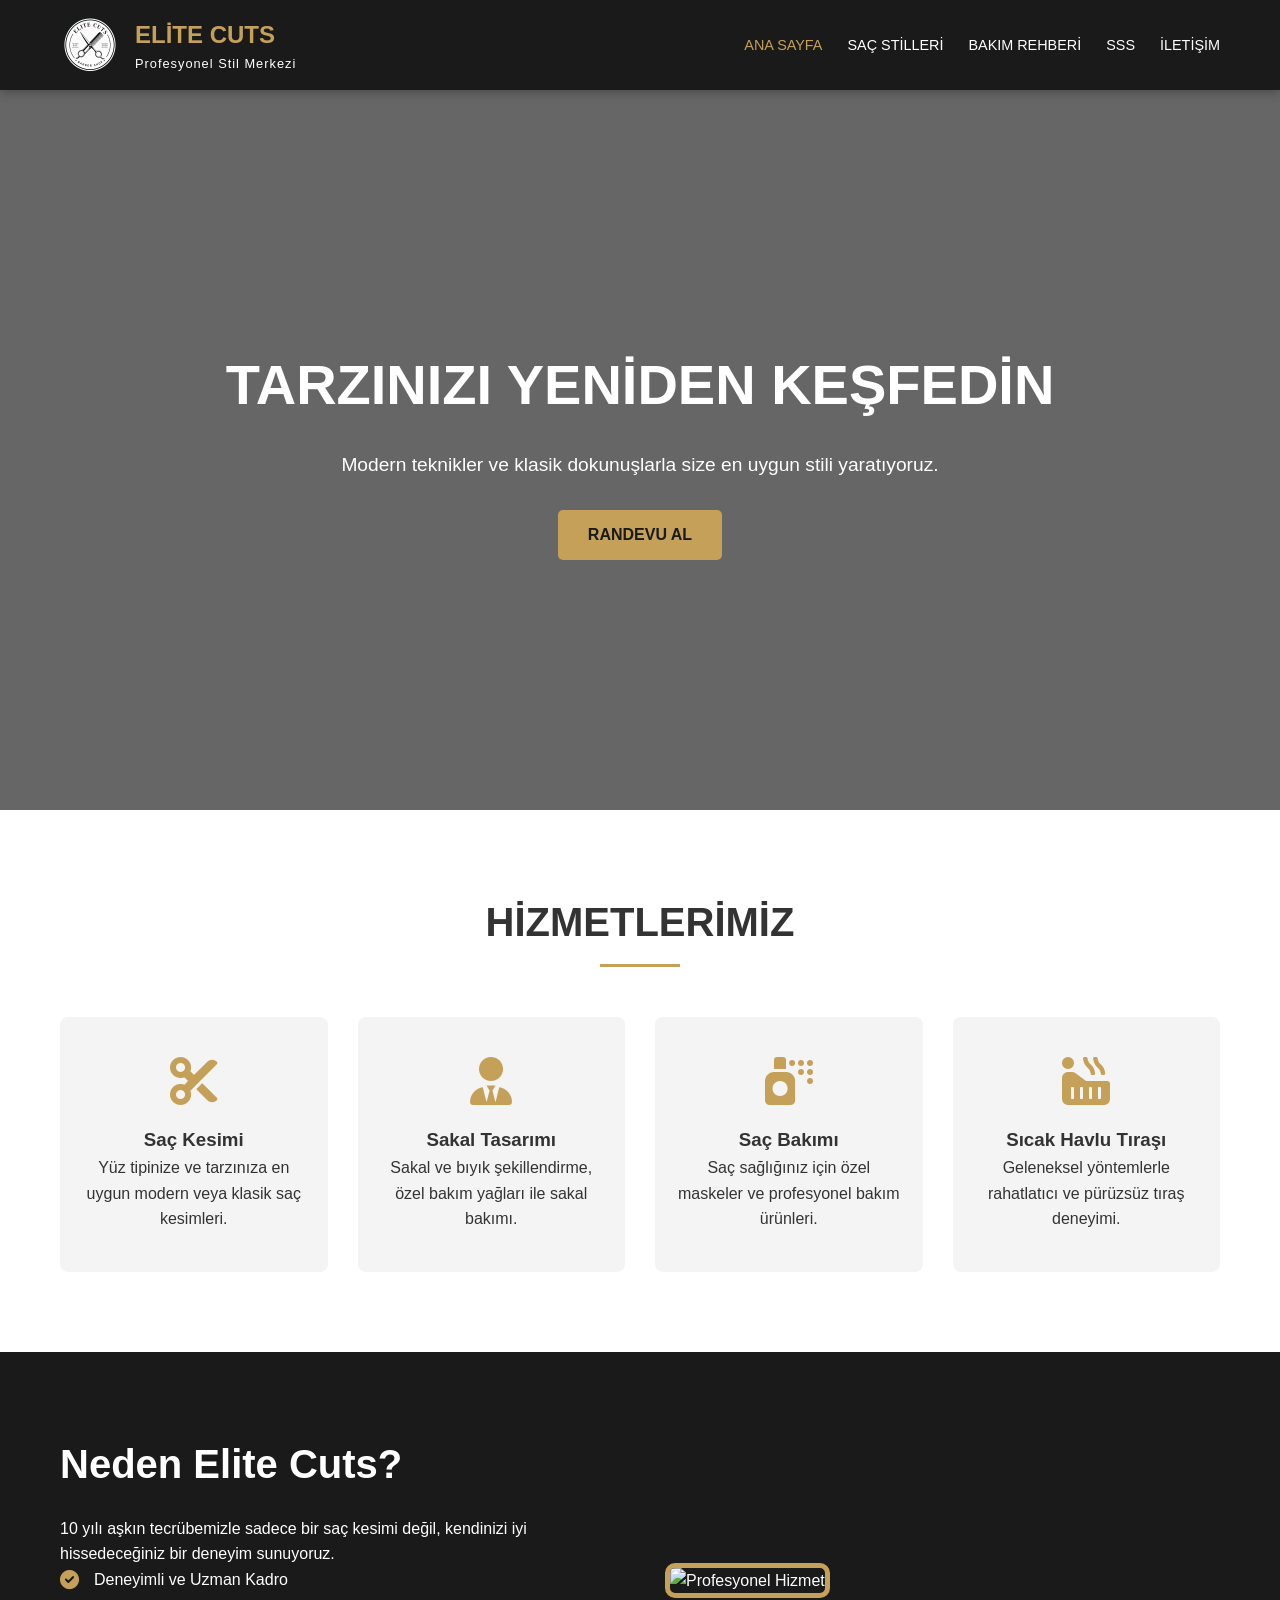
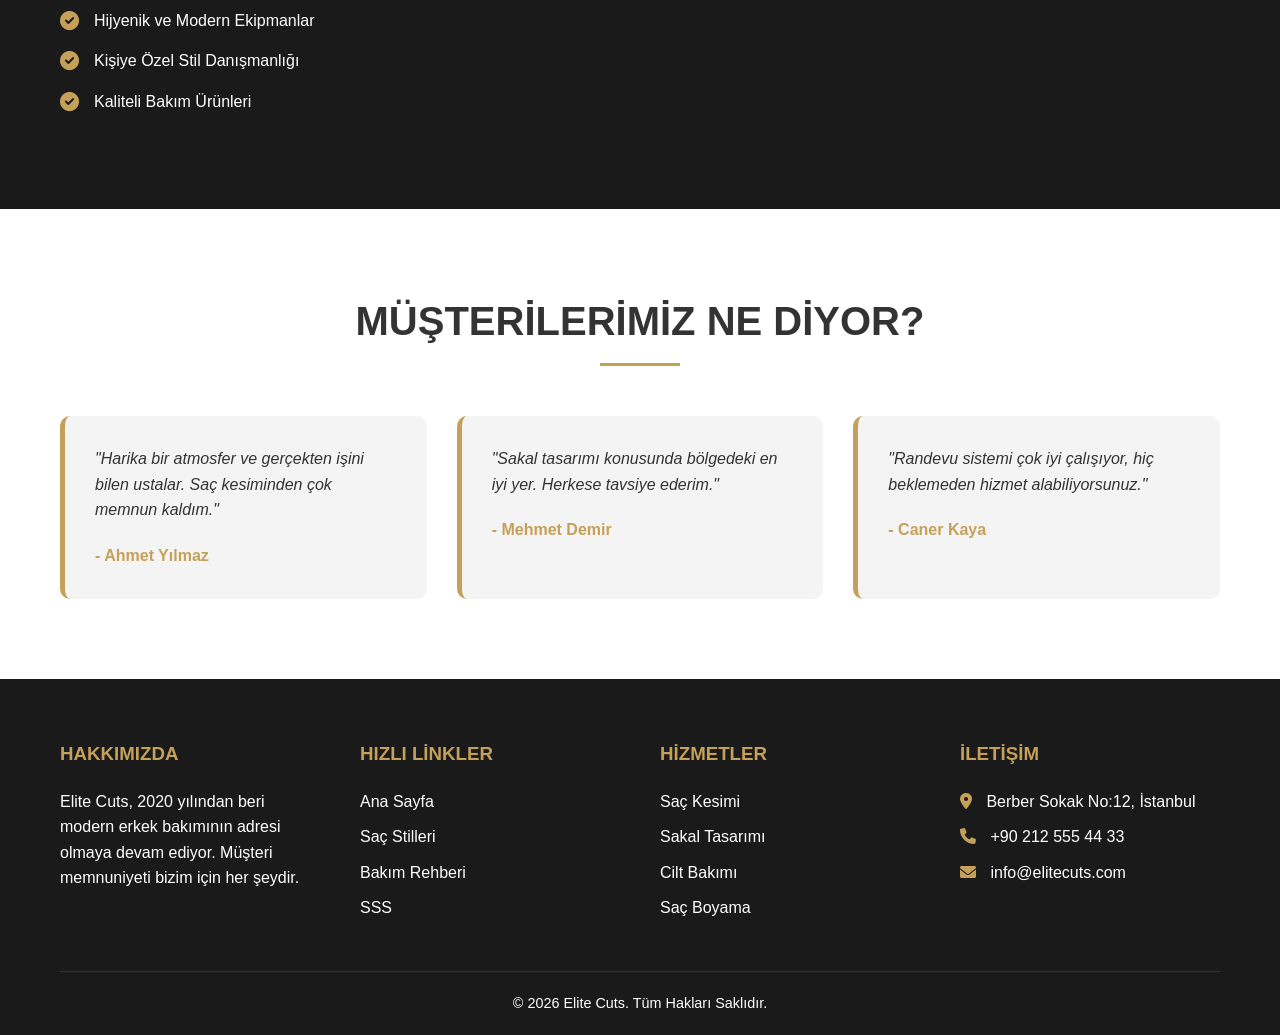
==== commit 586ee3d6: "Add files via upload" ====
--- a/index.html
+++ b/index.html
@@ -1,523 +1,171 @@
 <!DOCTYPE html>
 <html lang="tr">
 <head>
-  <meta charset="UTF-8"/>
-  <meta name="viewport" content="width=device-width, initial-scale=1.0"/>
-  <title>BarberPoint – Erkek Saç & Bakım</title>
-  <link href="https://fonts.googleapis.com/css2?family=Barlow:wght@400;500;600;700&family=Barlow+Condensed:wght@600;700&display=swap" rel="stylesheet"/>
-  <style>
-    *, *::before, *::after { box-sizing: border-box; margin: 0; padding: 0; }
-    :root {
-      --bg: #111; --bg2: #161616; --bg3: #1c1c1c;
-      --border: #252525; --text: #ccc; --muted: #666;
-      --white: #f0f0f0; --accent: #c8a96e;
-    }
-    body { background: var(--bg); color: var(--text); font-family: 'Barlow', sans-serif; font-size: 15px; line-height: 1.6; }
-
-    nav {
-      background: var(--bg); border-bottom: 1px solid var(--border);
-      padding: 0 40px; display: flex; align-items: center;
-      justify-content: space-between; height: 58px; position: sticky; top: 0; z-index: 50;
-    }
-    .nav-logo { font-family: 'Barlow Condensed', sans-serif; font-size: 1.3rem; font-weight: 700; color: var(--white); letter-spacing: 0.05em; cursor: pointer; }
-    .nav-logo span { color: var(--accent); }
-    .nav-links { display: flex; gap: 4px; }
-    .nav-links button {
-      background: none; border: none; color: var(--muted); font-family: 'Barlow', sans-serif;
-      font-size: 0.88rem; cursor: pointer; padding: 6px 14px; border-radius: 3px; transition: color 0.15s, background 0.15s;
-    }
-    .nav-links button:hover { color: var(--white); background: var(--bg3); }
-    .nav-links button.active { color: var(--white); background: var(--bg3); }
-
-    .page { display: none; max-width: 1000px; margin: 0 auto; padding: 50px 40px 80px; }
-    .page.active { display: block; }
-
-    .hero { margin-bottom: 40px; }
-    .hero-tag { font-size: 0.75rem; letter-spacing: 0.14em; text-transform: uppercase; color: var(--accent); margin-bottom: 14px; }
-    .hero h1 { font-family: 'Barlow Condensed', sans-serif; font-size: 3rem; font-weight: 700; color: var(--white); line-height: 1.1; margin-bottom: 16px; }
-    .hero p { color: var(--muted); max-width: 500px; font-size: 0.95rem; }
-
-    .info-row { display: grid; grid-template-columns: repeat(4, 1fr); gap: 1px; background: var(--border); border: 1px solid var(--border); margin-bottom: 40px; }
-    .info-box { background: var(--bg2); padding: 22px 24px; }
-    .info-box .label { font-size: 0.72rem; letter-spacing: 0.1em; text-transform: uppercase; color: var(--muted); margin-bottom: 6px; }
-    .info-box .val { font-size: 0.97rem; font-weight: 600; color: var(--white); }
-    .info-box .sub { font-size: 0.78rem; color: var(--muted); margin-top: 3px; }
-
-    .section-head { margin-bottom: 22px; }
-    .section-head h2 { font-family: 'Barlow Condensed', sans-serif; font-size: 1.5rem; font-weight: 700; color: var(--white); margin-bottom: 4px; }
-    .section-head p { color: var(--muted); font-size: 0.88rem; }
-
-    .services-grid { display: grid; grid-template-columns: repeat(3, 1fr); gap: 1px; background: var(--border); border: 1px solid var(--border); margin-bottom: 40px; }
-    .svc { background: var(--bg2); padding: 22px; transition: background 0.15s; }
-    .svc:hover { background: var(--bg3); }
-    .svc-name { font-weight: 600; color: var(--white); margin-bottom: 5px; font-size: 0.97rem; }
-    .svc-desc { font-size: 0.83rem; color: var(--muted); margin-bottom: 14px; line-height: 1.55; }
-    .svc-price { font-size: 0.9rem; color: var(--accent); font-weight: 600; }
-    .svc-dur { font-size: 0.76rem; color: #444; margin-top: 2px; }
-
-    .why-grid { display: grid; grid-template-columns: repeat(3, 1fr); gap: 1px; background: var(--border); border: 1px solid var(--border); }
-    .why-card { background: var(--bg2); padding: 24px 22px; transition: background 0.15s; }
-    .why-card:hover { background: var(--bg3); }
-    .why-num { font-family: 'Barlow Condensed', sans-serif; font-size: 2rem; font-weight: 700; color: #2a2a2a; margin-bottom: 10px; }
-    .why-card h4 { font-weight: 600; color: var(--white); font-size: 0.95rem; margin-bottom: 6px; }
-    .why-card p { font-size: 0.83rem; color: var(--muted); line-height: 1.6; }
-
-    .styles-grid { display: grid; grid-template-columns: repeat(3, 1fr); gap: 1px; background: var(--border); border: 1px solid var(--border); }
-    .style-card { background: var(--bg2); padding: 26px 24px; transition: background 0.15s; }
-    .style-card:hover { background: var(--bg3); }
-    .style-card .icon { font-size: 1.5rem; margin-bottom: 12px; display: block; }
-    .style-card h3 { font-weight: 600; color: var(--white); font-size: 0.97rem; margin-bottom: 8px; }
-    .style-card p { font-size: 0.84rem; color: var(--muted); line-height: 1.65; margin-bottom: 10px; }
-    .style-card .fit { font-size: 0.78rem; color: #555; margin-bottom: 6px; }
-    .style-card .fit span { color: var(--accent); }
-    .tags { display: flex; gap: 6px; flex-wrap: wrap; margin-top: 8px; }
-    .tag { font-size: 0.7rem; letter-spacing: 0.06em; text-transform: uppercase; color: #555; border: 1px solid #2a2a2a; padding: 3px 8px; border-radius: 2px; }
-    .tag.gold { color: var(--accent); border-color: #3a3020; }
-
-    .care-grid { display: grid; grid-template-columns: repeat(2, 1fr); gap: 1px; background: var(--border); border: 1px solid var(--border); margin-bottom: 40px; }
-    .care-card { background: var(--bg2); padding: 28px 26px; transition: background 0.15s; }
-    .care-card:hover { background: var(--bg3); }
-    .care-card h3 { font-weight: 600; color: var(--white); font-size: 0.97rem; margin-bottom: 14px; padding-bottom: 10px; border-bottom: 1px solid var(--border); }
-    .care-card ul { padding-left: 16px; }
-    .care-card ul li { font-size: 0.85rem; color: var(--muted); margin-bottom: 7px; line-height: 1.6; }
-
-    .products-grid { display: grid; grid-template-columns: repeat(4, 1fr); gap: 1px; background: var(--border); border: 1px solid var(--border); }
-    .prod-card { background: var(--bg2); padding: 22px 20px; transition: background 0.15s; }
-    .prod-card:hover { background: var(--bg3); }
-    .prod-card h4 { font-weight: 600; color: var(--white); font-size: 0.9rem; margin-bottom: 6px; }
-    .prod-card p { font-size: 0.82rem; color: var(--muted); line-height: 1.55; margin-bottom: 8px; }
-    .prod-card .ideal { font-size: 0.75rem; color: var(--accent); }
-
-    .contact-wrap { display: grid; grid-template-columns: 1fr 1fr; gap: 1px; background: var(--border); border: 1px solid var(--border); }
-    .contact-info { background: var(--bg2); padding: 32px 28px; }
-    .contact-info h3 { font-family: 'Barlow Condensed', sans-serif; font-size: 1.2rem; font-weight: 700; color: var(--white); margin-bottom: 22px; }
-    .ci-item { margin-bottom: 20px; }
-    .ci-label { font-size: 0.72rem; letter-spacing: 0.1em; text-transform: uppercase; color: var(--muted); margin-bottom: 5px; }
-    .ci-val { font-size: 0.9rem; color: var(--text); line-height: 1.6; }
-    .hours-table { width: 100%; border-collapse: collapse; margin-top: 6px; }
-    .hours-table tr td { font-size: 0.84rem; padding: 5px 0; color: var(--muted); border-bottom: 1px solid #1e1e1e; }
-    .hours-table tr td:last-child { text-align: right; color: var(--text); }
-    .hours-table tr:last-child td { border-bottom: none; }
-
-    .contact-form { background: var(--bg2); padding: 32px 28px; }
-    .contact-form h3 { font-family: 'Barlow Condensed', sans-serif; font-size: 1.2rem; font-weight: 700; color: var(--white); margin-bottom: 22px; }
-    .form-group { margin-bottom: 14px; }
-    .form-group label { display: block; font-size: 0.76rem; letter-spacing: 0.08em; text-transform: uppercase; color: var(--muted); margin-bottom: 6px; }
-    .form-group input, .form-group textarea, .form-group select {
-      width: 100%; background: var(--bg3); border: 1px solid var(--border); color: var(--text);
-      font-family: 'Barlow', sans-serif; font-size: 0.9rem; padding: 10px 12px; border-radius: 3px; outline: none; transition: border-color 0.15s;
-    }
-    .form-group input:focus, .form-group textarea:focus, .form-group select:focus { border-color: var(--accent); }
-    .form-group textarea { resize: vertical; min-height: 80px; }
-    .form-group select option { background: #1c1c1c; }
-    .btn-submit {
-      background: var(--accent); color: #111; font-family: 'Barlow', sans-serif; font-weight: 700;
-      font-size: 0.85rem; border: none; padding: 11px 28px; cursor: pointer; border-radius: 3px;
-      letter-spacing: 0.06em; text-transform: uppercase; transition: opacity 0.15s; margin-top: 4px;
-    }
-    .btn-submit:hover { opacity: 0.85; }
-
-    .map-placeholder { background: var(--bg2); border: 1px solid var(--border); border-top: none; padding: 20px 28px; display: flex; align-items: center; gap: 12px; }
-    .map-placeholder .dot { width: 8px; height: 8px; border-radius: 50%; background: var(--accent); flex-shrink: 0; }
-    .map-placeholder span { font-size: 0.85rem; color: var(--muted); }
-
-    footer { border-top: 1px solid var(--border); padding: 20px 40px; display: flex; justify-content: space-between; align-items: center; font-size: 0.78rem; color: #444; }
-    .footer-logo { font-family: 'Barlow Condensed', sans-serif; font-size: 1rem; font-weight: 700; color: #333; }
-    .footer-logo span { color: #5a4a2a; }
-    .footer-links { display: flex; gap: 20px; }
-    .footer-links a { color: #444; text-decoration: none; }
-    .footer-links a:hover { color: #666; }
-
-    @media (max-width: 700px) {
-      nav { padding: 0 16px; }
-      .nav-links button { padding: 6px 9px; font-size: 0.78rem; }
-      .page { padding: 30px 16px 60px; }
-      .hero h1 { font-size: 2rem; }
-      .info-row { grid-template-columns: 1fr 1fr; }
-      .services-grid, .why-grid, .styles-grid { grid-template-columns: 1fr 1fr; }
-      .products-grid { grid-template-columns: 1fr 1fr; }
-      .care-grid, .contact-wrap { grid-template-columns: 1fr; }
-      footer { flex-direction: column; gap: 10px; padding: 18px 16px; text-align: center; }
-    }
-    @media (max-width: 420px) {
-      .info-row, .services-grid, .why-grid, .styles-grid, .products-grid { grid-template-columns: 1fr; }
-    }
-  </style>
+    <meta charset="UTF-8">
+    <meta name="viewport" content="width=device-width, initial-scale=1.0">
+    <title>Elite Cuts | Profesyonel Berber ve Saç Tasarımı</title>
+    <meta name="description" content="Elite Cuts, modern ve klasik saç kesimleri, sakal bakımı ve profesyonel stil danışmanlığı ile hizmetinizdedir.">
+    <meta name="keywords" content="berber, saç kesimi, sakal tıraşı, saç modelleri, erkek bakımı, Elite Cuts">
+    <meta property="og:title" content="Elite Cuts | Profesyonel Berber ve Saç Tasarımı">
+    <link rel="stylesheet" href="assets/css/style.css">
+    <link rel="stylesheet" href="https://cdnjs.cloudflare.com/ajax/libs/font-awesome/6.0.0/css/all.min.css">
 </head>
 <body>
 
-<nav>
-  <div class="nav-logo">Barber<span>Point</span></div>
-  <div class="nav-links">
-    <button class="active" onclick="showPage('home',this)">Ana Sayfa</button>
-    <button onclick="showPage('styles',this)">Saç Stilleri</button>
-    <button onclick="showPage('care',this)">Bakım</button>
-    <button onclick="showPage('contact',this)">İletişim</button>
-  </div>
-</nav>
+    <!-- Header Bölümü -->
+    <header class="main-header">
+        <div class="container">
+            <div class="logo">
+                <img src="assets/images/logo.png" alt="Elite Cuts Logo">
+                <div class="logo-text">
+                    <h1>Elite Cuts</h1>
+                    <span>Profesyonel Stil Merkezi</span>
+                </div>
+            </div>
+            <nav class="navbar">
+                <ul class="nav-menu">
+                    <li><a href="index.html" class="active">Ana Sayfa</a></li>
+                    <li><a href="stiller.html">Saç Stilleri</a></li>
+                    <li><a href="bakim.html">Bakım Rehberi</a></li>
+                    <li><a href="sss.html">SSS</a></li>
+                    <li><a href="iletisim.html">İletişim</a></li>
+                </ul>
+                <div class="hamburger">
+                    <span class="bar"></span>
+                    <span class="bar"></span>
+                    <span class="bar"></span>
+                </div>
+            </nav>
+        </div>
+    </header>
 
-<!-- ANA SAYFA -->
-<div class="page active" id="home">
-  <div class="hero">
-    <div class="hero-tag">✦ Profesyonel Erkek Berberi — Chicago, IL</div>
-    <h1>Keskin Kesim.<br/>Temiz Hatlar.</h1>
-    <p>Wicker Park'ın kalbinde yer alan BarberPoint, 2014'ten bu yana Chicago'ya premium saç kesimi ve bakım hizmetleri sunmaktadır. Randevusuz da gelebilirsiniz.</p>
-  </div>
+    <!-- Hero Bölümü -->
+    <section class="hero" style="background: linear-gradient(rgba(0,0,0,0.6), rgba(0,0,0,0.6)), url('assets/images/hero.jpg') no-repeat center center/cover;">
+        <div class="container">
+            <div class="hero-content">
+                <h2>Tarzınızı Yeniden Keşfedin</h2>
+                <p>Modern teknikler ve klasik dokunuşlarla size en uygun stili yaratıyoruz.</p>
+                <a href="iletisim.html" class="btn">Randevu Al</a>
+            </div>
+        </div>
+    </section>
 
-  <div class="info-row">
-    <div class="info-box">
-      <div class="label">Adres</div>
-      <div class="val">1482 N Milwaukee Ave</div>
-      <div class="sub">Wicker Park, Chicago IL 60622</div>
-    </div>
-    <div class="info-box">
-      <div class="label">Çalışma Saatleri</div>
-      <div class="val">Pzt–Cum 09:00–21:00</div>
-      <div class="sub">Cmt 09–20 · Paz 10–18</div>
-    </div>
-    <div class="info-box">
-      <div class="label">Telefon</div>
-      <div class="val">(312) 555-0194</div>
-      <div class="sub">Arayın veya mesaj atın</div>
-    </div>
-    <div class="info-box">
-      <div class="label">Deneyim</div>
-      <div class="val">10+ Yıl</div>
-      <div class="sub">4 usta berber</div>
-    </div>
-  </div>
+    <!-- Hizmetler Bölümü -->
+    <section class="services">
+        <div class="container">
+            <div class="section-title">
+                <h2>Hizmetlerimiz</h2>
+                <div class="underline"></div>
+            </div>
+            <div class="services-grid">
+                <div class="service-card">
+                    <i class="fas fa-cut"></i>
+                    <h3>Saç Kesimi</h3>
+                    <p>Yüz tipinize ve tarzınıza en uygun modern veya klasik saç kesimleri.</p>
+                </div>
+                <div class="service-card">
+                    <i class="fas fa-user-tie"></i>
+                    <h3>Sakal Tasarımı</h3>
+                    <p>Sakal ve bıyık şekillendirme, özel bakım yağları ile sakal bakımı.</p>
+                </div>
+                <div class="service-card">
+                    <i class="fas fa-spray-can"></i>
+                    <h3>Saç Bakımı</h3>
+                    <p>Saç sağlığınız için özel maskeler ve profesyonel bakım ürünleri.</p>
+                </div>
+                <div class="service-card">
+                    <i class="fas fa-hot-tub"></i>
+                    <h3>Sıcak Havlu Tıraşı</h3>
+                    <p>Geleneksel yöntemlerle rahatlatıcı ve pürüzsüz tıraş deneyimi.</p>
+                </div>
+            </div>
+        </div>
+    </section>
 
-  <div class="section-head">
-    <h2>Hizmetler ve Fiyatlar</h2>
-    <p>Tüm hizmetlere sıcak havlu bitişi ve ikram dahildir.</p>
-  </div>
-  <div class="services-grid">
-    <div class="svc">
-      <div class="svc-name">Saç Kesimi</div>
-      <div class="svc-desc">Klasik veya modern, makas veya makine. Yıkama, kesim ve şekillendirme dahil.</div>
-      <div class="svc-price">$35</div>
-      <div class="svc-dur">~45 dk</div>
-    </div>
-    <div class="svc">
-      <div class="svc-name">Sakal Düzeltme</div>
-      <div class="svc-desc">Şekillendirme ve hat düzeltme. Sıcak havlu ve düz jilet ile bitiş.</div>
-      <div class="svc-price">$25</div>
-      <div class="svc-dur">~30 dk</div>
-    </div>
-    <div class="svc">
-      <div class="svc-name">Saç + Sakal Paketi</div>
-      <div class="svc-desc">İkisi bir arada, indirimli paket fiyatıyla.</div>
-      <div class="svc-price">$55</div>
-      <div class="svc-dur">~70 dk</div>
-    </div>
-    <div class="svc">
-      <div class="svc-name">Fade Kesim</div>
-      <div class="svc-desc">Skin, low, mid veya high fade; hassas makine çalışmasıyla.</div>
-      <div class="svc-price">$40</div>
-      <div class="svc-dur">~45 dk</div>
-    </div>
-    <div class="svc">
-      <div class="svc-name">Kafa Tıraşı</div>
-      <div class="svc-desc">Sıcak köpük, düz jilet ve saç derisi bakımı ile tam tıraş.</div>
-      <div class="svc-price">$45</div>
-      <div class="svc-dur">~50 dk</div>
-    </div>
-    <div class="svc">
-      <div class="svc-name">Çocuk Kesimi (12 ve altı)</div>
-      <div class="svc-desc">En küçük müşterilerimiz için sabırlı hizmet, yıkama dahil.</div>
-      <div class="svc-price">$22</div>
-      <div class="svc-dur">~30 dk</div>
-    </div>
-  </div>
+    <!-- Neden Biz Bölümü -->
+    <section class="why-us">
+        <div class="container">
+            <div class="why-us-content">
+                <div class="why-us-text">
+                    <h2>Neden Elite Cuts?</h2>
+                    <p>10 yılı aşkın tecrübemizle sadece bir saç kesimi değil, kendinizi iyi hissedeceğiniz bir deneyim sunuyoruz.</p>
+                    <ul class="features-list">
+                        <li><i class="fas fa-check-circle"></i> Deneyimli ve Uzman Kadro</li>
+                        <li><i class="fas fa-check-circle"></i> Hijyenik ve Modern Ekipmanlar</li>
+                        <li><i class="fas fa-check-circle"></i> Kişiye Özel Stil Danışmanlığı</li>
+                        <li><i class="fas fa-check-circle"></i> Kaliteli Bakım Ürünleri</li>
+                    </ul>
+                </div>
+                <div class="why-us-image">
+                    <img src="assets/images/style1.jpg" alt="Profesyonel Hizmet">
+                </div>
+            </div>
+        </div>
+    </section>
 
-  <div class="section-head" style="margin-top:40px">
-    <h2>Neden BarberPoint?</h2>
-    <p>Bizi diğerlerinden ayıran şeyler</p>
-  </div>
-  <div class="why-grid">
-    <div class="why-card">
-      <div class="why-num">01</div>
-      <h4>Randevuyla Çalışıyoruz</h4>
-      <p>Bekleme yok. Online veya telefonla yerinizi ayırtın, tam zamanında gelin.</p>
-    </div>
-    <div class="why-card">
-      <div class="why-num">02</div>
-      <h4>Usta Berberler</h4>
-      <p>BarberPoint'taki her berber en az 5 yıllık profesyonel deneyime sahiptir.</p>
-    </div>
-    <div class="why-card">
-      <div class="why-num">03</div>
-      <h4>Premium Ürünler</h4>
-      <p>Yalnızca profesyonel kalite markalar kullanıyoruz — Baxter, American Crew ve Layrite.</p>
-    </div>
-    <div class="why-card">
-      <div class="why-num">04</div>
-      <h4>Temiz ve Modern Ortam</h4>
-      <p>Steril aletler, deri koltuklar ve rahat atmosfer. Kalabalık yok, acele yok.</p>
-    </div>
-    <div class="why-card">
-      <div class="why-num">05</div>
-      <h4>Randevusuz Gelebilirsiniz</h4>
-      <p>Planlayamadınız mı? Uğrayın — her gün birkaç slot randevusuz müşteriler için açık tutulur.</p>
-    </div>
-    <div class="why-card">
-      <div class="why-num">06</div>
-      <h4>Ücretsiz Danışma</h4>
-      <p>Yüz şeklinize hangi kesim uyar bilmiyorsanız makası almadan önce birlikte konuşuruz.</p>
-    </div>
-  </div>
-</div>
+    <!-- Müşteri Yorumları -->
+    <section class="testimonials">
+        <div class="container">
+            <div class="section-title">
+                <h2>Müşterilerimiz Ne Diyor?</h2>
+                <div class="underline"></div>
+            </div>
+            <div class="testimonial-grid">
+                <div class="testimonial-item">
+                    <p>"Harika bir atmosfer ve gerçekten işini bilen ustalar. Saç kesiminden çok memnun kaldım."</p>
+                    <h4>- Ahmet Yılmaz</h4>
+                </div>
+                <div class="testimonial-item">
+                    <p>"Sakal tasarımı konusunda bölgedeki en iyi yer. Herkese tavsiye ederim."</p>
+                    <h4>- Mehmet Demir</h4>
+                </div>
+                <div class="testimonial-item">
+                    <p>"Randevu sistemi çok iyi çalışıyor, hiç beklemeden hizmet alabiliyorsunuz."</p>
+                    <h4>- Caner Kaya</h4>
+                </div>
+            </div>
+        </div>
+    </section>
 
-<!-- SAÇ STİLLERİ -->
-<div class="page" id="styles">
-  <div class="section-head">
-    <h2>Erkek Saç Stilleri</h2>
-    <p>En popüler kesimler — ne oldukları, kime yakıştıkları ve ne kadar bakım gerektirdikleri</p>
-  </div>
-  <div class="styles-grid">
-    <div class="style-card">
-      <span class="icon">✂️</span>
-      <h3>Undercut</h3>
-      <p>Yanlar kısa, üst uzun bırakılır. Geriye, yana veya tekstürlü olarak şekillendirilebilir. En çok yönlü kesimlerden biridir.</p>
-      <div class="fit">Uygun yüz: <span>Oval, kare, dikdörtgen</span></div>
-      <div class="tags"><span class="tag gold">Çok Yönlü</span><span class="tag">Orta Bakım</span></div>
-    </div>
-    <div class="style-card">
-      <span class="icon">💈</span>
-      <h3>Fade Kesim</h3>
-      <p>Yanlarda aşağıdan yukarı kademeli geçiş. Skin, low, mid ve high fade olmak üzere dört ana çeşidi vardır.</p>
-      <div class="fit">Uygun yüz: <span>Her yüz tipine uyar</span></div>
-      <div class="tags"><span class="tag gold">Modern</span><span class="tag">3–4 Haftada Bir</span></div>
-    </div>
-    <div class="style-card">
-      <span class="icon">🪒</span>
-      <h3>Buzz Cut</h3>
-      <p>Tüm saç makineyle aynı uzunlukta kesilir. En az bakım gerektiren kesimdir. Belirgin çene hatlarıyla çok iyi durur.</p>
-      <div class="fit">Uygun yüz: <span>Kare, elmas yüzler</span></div>
-      <div class="tags"><span class="tag gold">Pratik</span><span class="tag">Az Bakım</span></div>
-    </div>
-    <div class="style-card">
-      <span class="icon">🪮</span>
-      <h3>Klasik Taper</h3>
-      <p>Üst makasla, yanlar kademeli makineyle kesilir. Hem iş ortamına hem günlük hayata uygun zamansız bir seçimdir.</p>
-      <div class="fit">Uygun yüz: <span>Oval, uzun yüzler</span></div>
-      <div class="tags"><span class="tag gold">Klasik</span><span class="tag">Her Ortama Uygun</span></div>
-    </div>
-    <div class="style-card">
-      <span class="icon">💧</span>
-      <h3>Pompadour</h3>
-      <p>Saç öne ve yukarı doğru taranır. Yüksek tutulumlu pomade gerektirir. Retro bir hava taşıyan dikkat çekici bir stildir.</p>
-      <div class="fit">Uygun yüz: <span>Yuvarlak, kalp şekilli</span></div>
-      <div class="tags"><span class="tag gold">Retro</span><span class="tag">Yüksek Bakım</span></div>
-    </div>
-    <div class="style-card">
-      <span class="icon">🌀</span>
-      <h3>Tekstürlü Crop</h3>
-      <p>Yanlar kısa, üst kaba ve tekstürlü bırakılır. Az ürün yeterlidir. Kalın veya dalgalı saçlarda çok iyi durur.</p>
-      <div class="fit">Uygun yüz: <span>Yuvarlak, oval yüzler</span></div>
-      <div class="tags"><span class="tag gold">Doğal</span><span class="tag">Az Ürün</span></div>
-    </div>
-    <div class="style-card">
-      <span class="icon">📐</span>
-      <h3>Taper Kesim</h3>
-      <p>Fade'e benzer ancak daha kısa ve sade — sadece ense ve kulak bölgesi kademelendirilir. Doğal ve temiz bir bitiş sağlar.</p>
-      <div class="fit">Uygun yüz: <span>Her yüz tipine uyar</span></div>
-      <div class="tags"><span class="tag gold">Temiz</span><span class="tag">Kolay Bakım</span></div>
-    </div>
-    <div class="style-card">
-      <span class="icon">🔲</span>
-      <h3>French Crop</h3>
-      <p>Üst kısım kısa ve düz, alın hizasında kısa bir franj oluşturulur. Avrupa berberciliğinde çok popülerdir, yuvarlak yüzlere yakışır.</p>
-      <div class="fit">Uygun yüz: <span>Yuvarlak, kare yüzler</span></div>
-      <div class="tags"><span class="tag gold">Minimal</span><span class="tag">Avrupa Stili</span></div>
-    </div>
-    <div class="style-card">
-      <span class="icon">〰️</span>
-      <h3>Dalgalı Orta Boy</h3>
-      <p>Doğal dalga yapısı korunur, omuz üstünde bırakılır. Kalın saç tipine çok uygundur. Saç kurutucusuz kullanıma elverişlidir.</p>
-      <div class="fit">Uygun yüz: <span>Oval, uzun yüzler</span></div>
-      <div class="tags"><span class="tag gold">Rahat</span><span class="tag">Nem Kremi</span></div>
-    </div>
-  </div>
-</div>
+    <!-- Footer Bölümü -->
+    <footer class="main-footer">
+        <div class="container">
+            <div class="footer-grid">
+                <div class="footer-col">
+                    <h3>Hakkımızda</h3>
+                    <p>Elite Cuts, 2020 yılından beri modern erkek bakımının adresi olmaya devam ediyor. Müşteri memnuniyeti bizim için her şeydir.</p>
+                </div>
+                <div class="footer-col">
+                    <h3>Hızlı Linkler</h3>
+                    <ul>
+                        <li><a href="index.html">Ana Sayfa</a></li>
+                        <li><a href="stiller.html">Saç Stilleri</a></li>
+                        <li><a href="bakim.html">Bakım Rehberi</a></li>
+                        <li><a href="sss.html">SSS</a></li>
+                    </ul>
+                </div>
+                <div class="footer-col">
+                    <h3>Hizmetler</h3>
+                    <ul>
+                        <li>Saç Kesimi</li>
+                        <li>Sakal Tasarımı</li>
+                        <li>Cilt Bakımı</li>
+                        <li>Saç Boyama</li>
+                    </ul>
+                </div>
+                <div class="footer-col">
+                    <h3>İletişim</h3>
+                    <p><i class="fas fa-map-marker-alt"></i> Berber Sokak No:12, İstanbul</p>
+                    <p><i class="fas fa-phone"></i> +90 212 555 44 33</p>
+                    <p><i class="fas fa-envelope"></i> info@elitecuts.com</p>
+                </div>
+            </div>
+            <div class="footer-bottom">
+                <p>&copy; 2026 Elite Cuts. Tüm Hakları Saklıdır.</p>
+            </div>
+        </div>
+    </footer>
 
-<!-- BAKIM -->
-<div class="page" id="care">
-  <div class="section-head">
-    <h2>Saç ve Bakım Rehberi</h2>
-    <p>Her saç tipine uygun basit rutinler ve doğru ürün seçimi</p>
-  </div>
-  <div class="care-grid">
-    <div class="care-card">
-      <h3>Yıkama ve Kurutma</h3>
-      <ul>
-        <li>Her gün yıkamak doğal yağları söker — çoğu saç tipi için haftada 3–4 kez yeterlidir.</li>
-        <li>Saç derisine uygun şampuan kullanın: yağlı, kuru veya normal.</li>
-        <li>Saç derisini dairesel hareketlerle parmaklarınızla masaj yaparak yıkayın.</li>
-        <li>Saç uzunluklarına ve uçlarına mutlaka saç kremi uygulayın.</li>
-        <li>Saç kurutma makinesi orta ısıda ve en az 15 cm uzakta tutun.</li>
-        <li>Havluyla ovmak yerine nazikçe sıkarak kurulayın — sürtme kırılmaya yol açar.</li>
-      </ul>
-    </div>
-    <div class="care-card">
-      <h3>Sakal Bakımı</h3>
-      <ul>
-        <li>Sakalı haftada 2–3 kez özel sakal şampuanıyla yıkayın, sabun kullanmayın.</li>
-        <li>Sakal yağı sert kılları yumuşatır ve altındaki cildi nemlendirir.</li>
-        <li>Uzun sakallarda şekil vermek için balm tercih edin.</li>
-        <li>Boyun hattını düzenli tıraş edin — Adem elması üzerinde iki parmak boşluk bırakın.</li>
-        <li>Domuz kılı fırça yağı eşit dağıtır ve kılların yönünü düzenler.</li>
-        <li>Hat düzeltme ve şekil bakımı için her 3–4 haftada bir berbere gidin.</li>
-      </ul>
-    </div>
-    <div class="care-card">
-      <h3>Saç Derisi Sağlığı</h3>
-      <ul>
-        <li>Sağlıklı saç, sağlıklı bir saç derisinden gelir.</li>
-        <li>Haftada bir saç derisi peeling veya scrub uygulaması birikimi temizler.</li>
-        <li>Tırnaklarla kaşımaktan kaçının — kıl kökleri zamanla hasar görür.</li>
-        <li>Anti-dandruff şampuanla geçmeyen kepek için dermatoloğa başvurun.</li>
-        <li>Yeterli su içmek ve uyku düzeni saç derisi sağlığını doğrudan etkiler.</li>
-      </ul>
-    </div>
-    <div class="care-card">
-      <h3>Genel İpuçları</h3>
-      <ul>
-        <li>Fade ve sıkı kesimler keskin durması için 3–4 haftada bir bakım ister.</li>
-        <li>Ürünü her zaman avuç içinde ısıtın — soğuk wax'ı direkt kuru saça sürmeyin.</li>
-        <li>Hafif nemli saça ürün uygulamak dağılımı ve tutuşu iyileştirir.</li>
-        <li>Önce tarakla yönü belirleyin, ardından parmaklarla tekstür ekleyin.</li>
-        <li>Az ürün çoğunlukla daha iyidir — fazlasını ekleyebilirsiniz ama geri alamazsınız.</li>
-      </ul>
-    </div>
-  </div>
-
-  <div class="section-head">
-    <h2>Ürün Rehberi</h2>
-    <p>Hangi görünüm için hangi ürün kullanılır</p>
-  </div>
-  <div class="products-grid">
-    <div class="prod-card">
-      <h4>Wax</h4>
-      <p>Orta tutulum, mat görünüm. Gün içinde yeniden şekillendirilebilir. En affedici günlük seçenektir.</p>
-      <div class="ideal">İdeal: günlük stiller</div>
-    </div>
-    <div class="prod-card">
-      <h4>Pomade</h4>
-      <p>Yüksek tutulum, parlak görünüm. Su bazlı olanlar kolayca çıkar; yağ bazlı olanlar daha uzun süre kalır.</p>
-      <div class="ideal">İdeal: pompadour, geriye tarama</div>
-    </div>
-    <div class="prod-card">
-      <h4>Kil (Clay)</h4>
-      <p>Güçlü tutulum, mat görünüm. Hacim ve tekstür ekler. Sert veya kalın saçlarda özellikle iyi çalışır.</p>
-      <div class="ideal">İdeal: crop, undercut</div>
-    </div>
-    <div class="prod-card">
-      <h4>Sprey</h4>
-      <p>Hafif tutulum; şekillendirme tamamlandıktan sonra sabitlemek için kullanılır. İnce saçlarda hacim verir.</p>
-      <div class="ideal">İdeal: bitirme, ince saç</div>
-    </div>
-  </div>
-</div>
-
-<!-- İLETİŞİM -->
-<div class="page" id="contact">
-  <div class="section-head">
-    <h2>İletişim ve Randevu</h2>
-    <p>Online randevu alın, arayın ya da doğrudan gelin</p>
-  </div>
-  <div class="contact-wrap">
-    <div class="contact-info">
-      <h3>Dükkan Bilgileri</h3>
-      <div class="ci-item">
-        <div class="ci-label">Adres</div>
-        <div class="ci-val">1482 N Milwaukee Ave<br/>Wicker Park, Chicago, IL 60622</div>
-      </div>
-      <div class="ci-item">
-        <div class="ci-label">Telefon</div>
-        <div class="ci-val">(312) 555-0194</div>
-      </div>
-      <div class="ci-item">
-        <div class="ci-label">E-posta</div>
-        <div class="ci-val">hello@barberpoint.com</div>
-      </div>
-      <div class="ci-item">
-        <div class="ci-label">Instagram</div>
-        <div class="ci-val">@barberpointchi</div>
-      </div>
-      <div class="ci-item">
-        <div class="ci-label">Çalışma Saatleri</div>
-        <table class="hours-table">
-          <tr><td>Pazartesi – Cuma</td><td>09:00 – 21:00</td></tr>
-          <tr><td>Cumartesi</td><td>09:00 – 20:00</td></tr>
-          <tr><td>Pazar</td><td>10:00 – 18:00</td></tr>
-        </table>
-      </div>
-      <div class="ci-item">
-        <div class="ci-label">Ulaşım</div>
-        <div class="ci-val">Milwaukee Ave üzerinde sokak park yeri mevcuttur. En yakın metro: Damen Blue Line.</div>
-      </div>
-    </div>
-    <div class="contact-form">
-      <h3>Randevu Al</h3>
-      <div class="form-group">
-        <label>Ad Soyad</label>
-        <input type="text" placeholder="Ad Soyad"/>
-      </div>
-      <div class="form-group">
-        <label>Telefon</label>
-        <input type="tel" placeholder="(312) 000-0000"/>
-      </div>
-      <div class="form-group">
-        <label>E-posta</label>
-        <input type="email" placeholder="siz@email.com"/>
-      </div>
-      <div class="form-group">
-        <label>Hizmet</label>
-        <select>
-          <option>Saç Kesimi — $35</option>
-          <option>Sakal Düzeltme — $25</option>
-          <option>Saç + Sakal Paketi — $55</option>
-          <option>Fade Kesim — $40</option>
-          <option>Kafa Tıraşı — $45</option>
-          <option>Çocuk Kesimi — $22</option>
-        </select>
-      </div>
-      <div class="form-group">
-        <label>Tercih Edilen Tarih ve Saat</label>
-        <input type="datetime-local"/>
-      </div>
-      <div class="form-group">
-        <label>Not (isteğe bağlı)</label>
-        <textarea placeholder="Özel bir isteğiniz veya referans fotoğrafınız varsa belirtebilirsiniz..."></textarea>
-      </div>
-      <button class="btn-submit">Randevu Gönder</button>
-    </div>
-  </div>
-  <div class="map-placeholder">
-    <div class="dot"></div>
-    <span>1482 N Milwaukee Ave, Wicker Park, Chicago, IL 60622 — Damen Blue Line İstasyonuna Yakın</span>
-  </div>
-</div>
-
-<footer>
-  <div class="footer-logo">Barber<span>Point</span></div>
-  <div class="footer-links">
-    <a href="#">Instagram</a>
-    <a href="#">Facebook</a>
-    <a href="#">Google Maps</a>
-  </div>
-  <span>© 2025 BarberPoint Chicago</span>
-</footer>
-
-<script>
-  function showPage(id, btn) {
-    document.querySelectorAll('.page').forEach(p => p.classList.remove('active'));
-    document.querySelectorAll('.nav-links button').forEach(b => b.classList.remove('active'));
-    document.getElementById(id).classList.add('active');
-    btn.classList.add('active');
-    window.scrollTo(0, 0);
-  }
-</script>
+    <script src="assets/js/main.js"></script>
 </body>
 </html>
--- a/assets/css/style.css
+++ b/assets/css/style.css
@@ -0,0 +1,472 @@
+/* Renk Paleti ve Temel Ayarlar */
+:root {
+    --primary-color: #1a1a1a;
+    --secondary-color: #c5a059;
+    --text-color: #333;
+    --light-bg: #f4f4f4;
+    --white: #ffffff;
+    --font-main: 'Segoe UI', Tahoma, Geneva, Verdana, sans-serif;
+}
+
+* {
+    margin: 0;
+    padding: 0;
+    box-sizing: border-box;
+}
+
+body {
+    font-family: var(--font-main);
+    line-height: 1.6;
+    color: var(--text-color);
+    background-color: var(--white);
+}
+
+.container {
+    max-width: 1200px;
+    margin: 0 auto;
+    padding: 0 20px;
+}
+
+ul {
+    list-style: none;
+}
+
+a {
+    text-decoration: none;
+    color: inherit;
+    transition: 0.3s;
+}
+
+/* Header & Navigation */
+.main-header {
+    background-color: var(--primary-color);
+    color: var(--white);
+    padding: 15px 0;
+    position: sticky;
+    top: 0;
+    z-index: 1000;
+    box-shadow: 0 2px 10px rgba(0,0,0,0.3);
+}
+
+.main-header .container {
+    display: flex;
+    justify-content: space-between;
+    align-items: center;
+}
+
+.logo {
+    display: flex;
+    align-items: center;
+}
+
+.logo img {
+    width: 60px;
+    height: 60px;
+    margin-right: 15px;
+    border-radius: 50%;
+}
+
+.logo-text h1 {
+    font-size: 1.5rem;
+    color: var(--secondary-color);
+    text-transform: uppercase;
+}
+
+.logo-text span {
+    font-size: 0.8rem;
+    display: block;
+    letter-spacing: 1px;
+}
+
+.nav-menu {
+    display: flex;
+}
+
+.nav-menu li {
+    margin-left: 25px;
+}
+
+.nav-menu a {
+    font-weight: 500;
+    text-transform: uppercase;
+    font-size: 0.9rem;
+}
+
+.nav-menu a:hover, .nav-menu a.active {
+    color: var(--secondary-color);
+}
+
+/* Hero Section */
+.hero {
+    height: 80vh;
+    display: flex;
+    align-items: center;
+    justify-content: center;
+    text-align: center;
+    color: var(--white);
+}
+
+.hero-content h2 {
+    font-size: 3.5rem;
+    margin-bottom: 20px;
+    text-transform: uppercase;
+}
+
+.hero-content p {
+    font-size: 1.2rem;
+    margin-bottom: 30px;
+}
+
+.btn {
+    display: inline-block;
+    background-color: var(--secondary-color);
+    color: var(--primary-color);
+    padding: 12px 30px;
+    border-radius: 5px;
+    font-weight: bold;
+    text-transform: uppercase;
+}
+
+.btn:hover {
+    background-color: var(--white);
+    color: var(--primary-color);
+}
+
+/* Section Common */
+section {
+    padding: 80px 0;
+}
+
+.section-title {
+    text-align: center;
+    margin-bottom: 50px;
+}
+
+.section-title h2 {
+    font-size: 2.5rem;
+    text-transform: uppercase;
+    margin-bottom: 10px;
+}
+
+.underline {
+    width: 80px;
+    height: 3px;
+    background-color: var(--secondary-color);
+    margin: 0 auto;
+}
+
+/* Services */
+.services-grid {
+    display: grid;
+    grid-template-columns: repeat(auto-fit, minmax(250px, 1fr));
+    gap: 30px;
+}
+
+.service-card {
+    background: var(--light-bg);
+    padding: 40px 20px;
+    text-align: center;
+    border-radius: 8px;
+    transition: 0.3s;
+}
+
+.service-card:hover {
+    transform: translateY(-10px);
+    box-shadow: 0 5px 15px rgba(0,0,0,0.1);
+}
+
+.service-card i {
+    font-size: 3rem;
+    color: var(--secondary-color);
+    margin-bottom: 20px;
+}
+
+/* Why Us */
+.why-us {
+    background-color: var(--primary-color);
+    color: var(--white);
+}
+
+.why-us-content {
+    display: flex;
+    align-items: center;
+    gap: 50px;
+}
+
+.why-us-text {
+    flex: 1;
+}
+
+.why-us-text h2 {
+    font-size: 2.5rem;
+    margin-bottom: 20px;
+}
+
+.features-list li {
+    margin-bottom: 15px;
+    display: flex;
+    align-items: center;
+}
+
+.features-list i {
+    color: var(--secondary-color);
+    margin-right: 15px;
+    font-size: 1.2rem;
+}
+
+.why-us-image {
+    flex: 1;
+}
+
+.why-us-image img {
+    width: 100%;
+    border-radius: 10px;
+    border: 5px solid var(--secondary-color);
+}
+
+/* Testimonials */
+.testimonial-grid {
+    display: grid;
+    grid-template-columns: repeat(auto-fit, minmax(300px, 1fr));
+    gap: 30px;
+}
+
+.testimonial-item {
+    background: var(--light-bg);
+    padding: 30px;
+    border-radius: 10px;
+    font-style: italic;
+    border-left: 5px solid var(--secondary-color);
+}
+
+.testimonial-item h4 {
+    margin-top: 20px;
+    font-style: normal;
+    color: var(--secondary-color);
+}
+
+/* Footer */
+.main-footer {
+    background-color: var(--primary-color);
+    color: var(--white);
+    padding: 60px 0 20px;
+}
+
+.footer-grid {
+    display: grid;
+    grid-template-columns: repeat(auto-fit, minmax(200px, 1fr));
+    gap: 40px;
+    margin-bottom: 40px;
+}
+
+.footer-col h3 {
+    color: var(--secondary-color);
+    margin-bottom: 20px;
+    text-transform: uppercase;
+}
+
+.footer-col ul li {
+    margin-bottom: 10px;
+}
+
+.footer-col p {
+    margin-bottom: 10px;
+}
+
+.footer-col i {
+    color: var(--secondary-color);
+    margin-right: 10px;
+}
+
+.footer-bottom {
+    text-align: center;
+    padding-top: 20px;
+    border-top: 1px solid #333;
+    font-size: 0.9rem;
+}
+
+/* Hamburger Menu */
+.hamburger {
+    display: none;
+    cursor: pointer;
+}
+
+.bar {
+    display: block;
+    width: 25px;
+    height: 3px;
+    margin: 5px auto;
+    background-color: var(--white);
+}
+
+/* Responsive */
+@media (max-width: 768px) {
+    .hamburger {
+        display: block;
+    }
+
+    .nav-menu {
+        position: fixed;
+        left: -100%;
+        top: 90px;
+        flex-direction: column;
+        background-color: var(--primary-color);
+        width: 100%;
+        text-align: center;
+        transition: 0.3s;
+        box-shadow: 0 10px 10px rgba(0,0,0,0.2);
+    }
+
+    .nav-menu.active {
+        left: 0;
+    }
+
+    .nav-menu li {
+        margin: 20px 0;
+    }
+
+    .why-us-content {
+        flex-direction: column;
+    }
+
+    .hero-content h2 {
+        font-size: 2.5rem;
+    }
+}
+
+/* SSS Styles */
+.faq-container {
+    max-width: 800px;
+    margin: 0 auto;
+}
+
+.faq-item {
+    border-bottom: 1px solid #ddd;
+    padding: 15px 0;
+}
+
+.faq-question {
+    width: 100%;
+    display: flex;
+    justify-content: space-between;
+    align-items: center;
+    cursor: pointer;
+    background: none;
+    border: none;
+    font-size: 1.1rem;
+    font-weight: 600;
+    text-align: left;
+    color: var(--primary-color);
+}
+
+.faq-answer {
+    max-height: 0;
+    overflow: hidden;
+    transition: max-height 0.3s ease-out;
+}
+
+.faq-answer p {
+    padding: 15px 0;
+    color: #666;
+}
+
+.faq-item.active .faq-answer {
+    max-height: 200px;
+}
+
+.faq-item.active i {
+    transform: rotate(180deg);
+}
+
+/* Form Styles */
+.contact-grid {
+    display: grid;
+    grid-template-columns: 1fr 1fr;
+    gap: 50px;
+}
+
+.contact-form .form-group {
+    margin-bottom: 20px;
+}
+
+.contact-form label {
+    display: block;
+    margin-bottom: 5px;
+    font-weight: 600;
+}
+
+.contact-form input, .contact-form textarea, .contact-form select {
+    width: 100%;
+    padding: 12px;
+    border: 1px solid #ddd;
+    border-radius: 5px;
+    font-family: inherit;
+}
+
+.contact-form textarea {
+    height: 150px;
+}
+
+/* Styles Gallery */
+.styles-grid {
+    display: grid;
+    grid-template-columns: repeat(auto-fit, minmax(300px, 1fr));
+    gap: 30px;
+}
+
+.style-item {
+    position: relative;
+    overflow: hidden;
+    border-radius: 10px;
+}
+
+.style-item img {
+    width: 100%;
+    display: block;
+    transition: 0.5s;
+}
+
+.style-overlay {
+    position: absolute;
+    bottom: -100%;
+    left: 0;
+    width: 100%;
+    height: 100%;
+    background: rgba(0,0,0,0.7);
+    color: var(--white);
+    display: flex;
+    flex-direction: column;
+    justify-content: center;
+    align-items: center;
+    transition: 0.5s;
+    padding: 20px;
+    text-align: center;
+}
+
+.style-item:hover .style-overlay {
+    bottom: 0;
+}
+
+.style-item:hover img {
+    transform: scale(1.1);
+}
+
+/* Care Guide */
+.care-article {
+    max-width: 900px;
+    margin: 0 auto;
+}
+
+.care-section {
+    margin-bottom: 40px;
+}
+
+.care-section h3 {
+    color: var(--secondary-color);
+    margin-bottom: 15px;
+    font-size: 1.8rem;
+}
+
+.care-section p {
+    margin-bottom: 15px;
+}
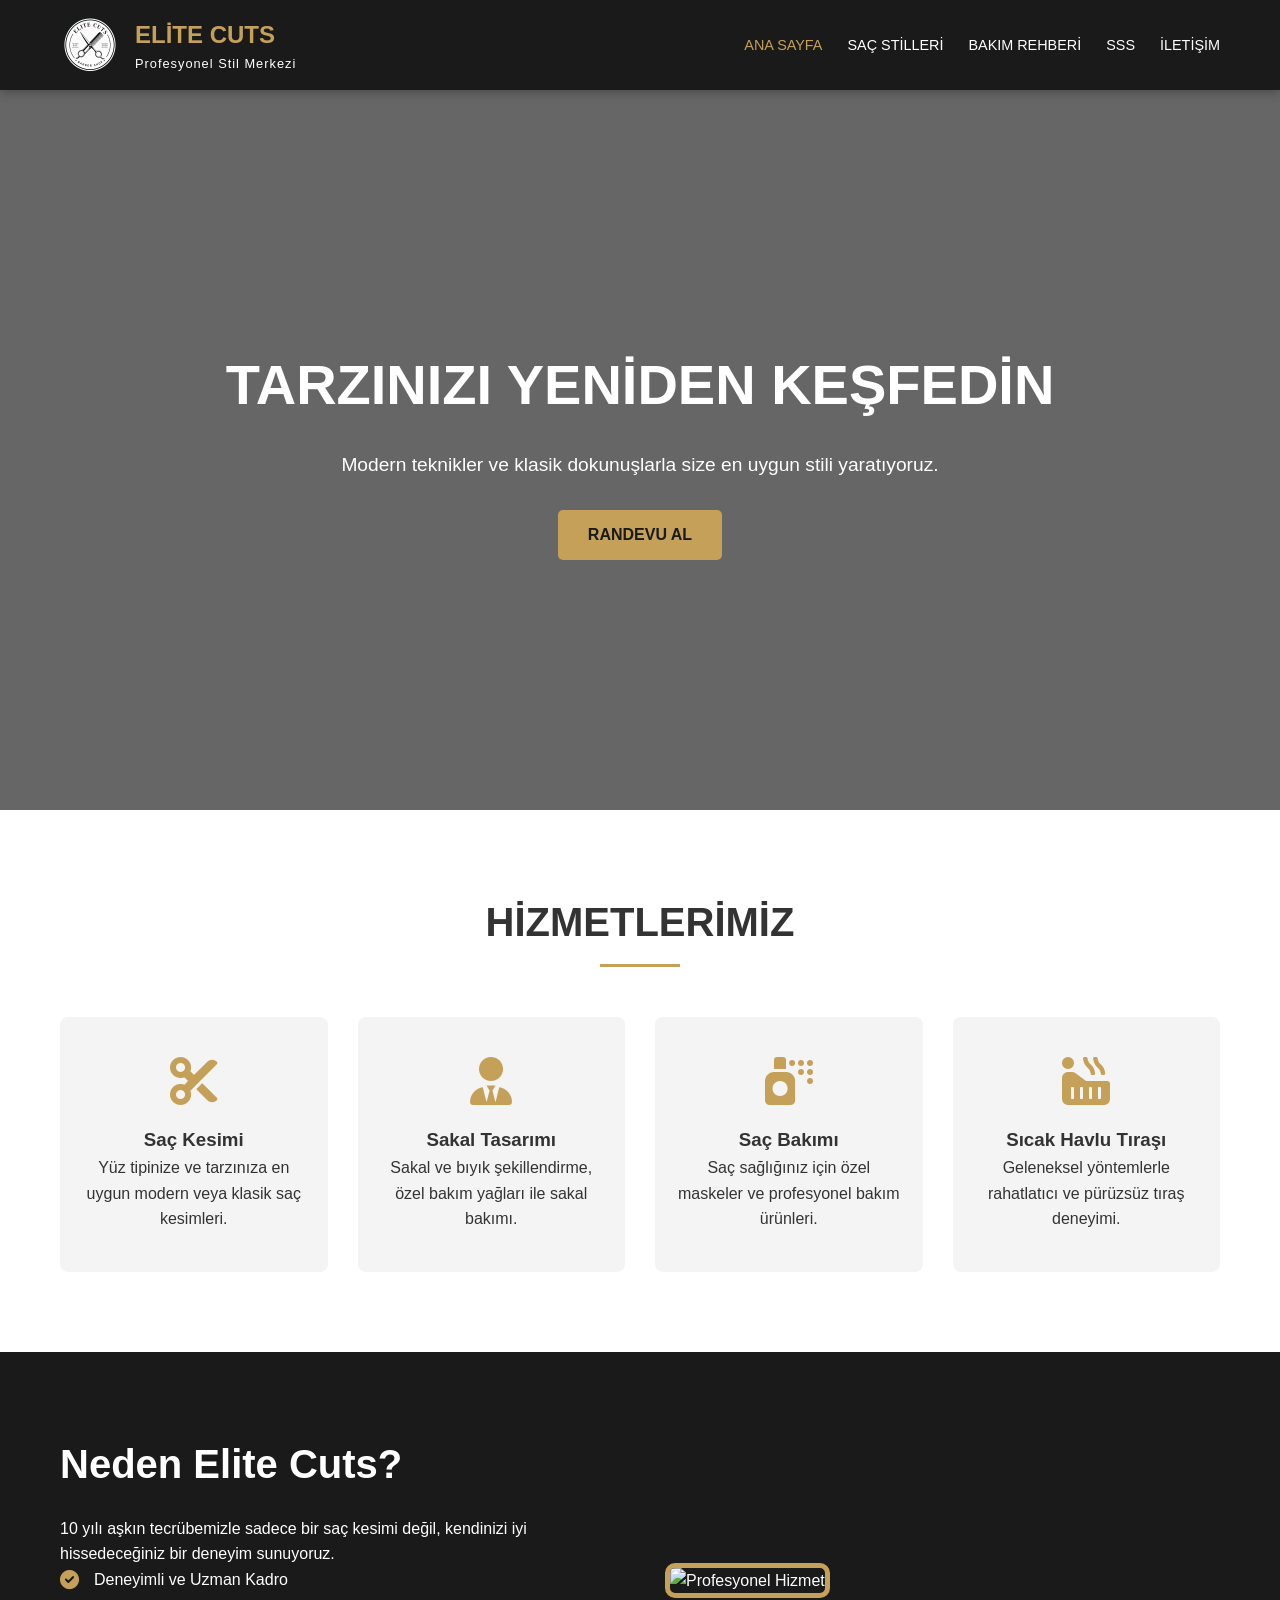
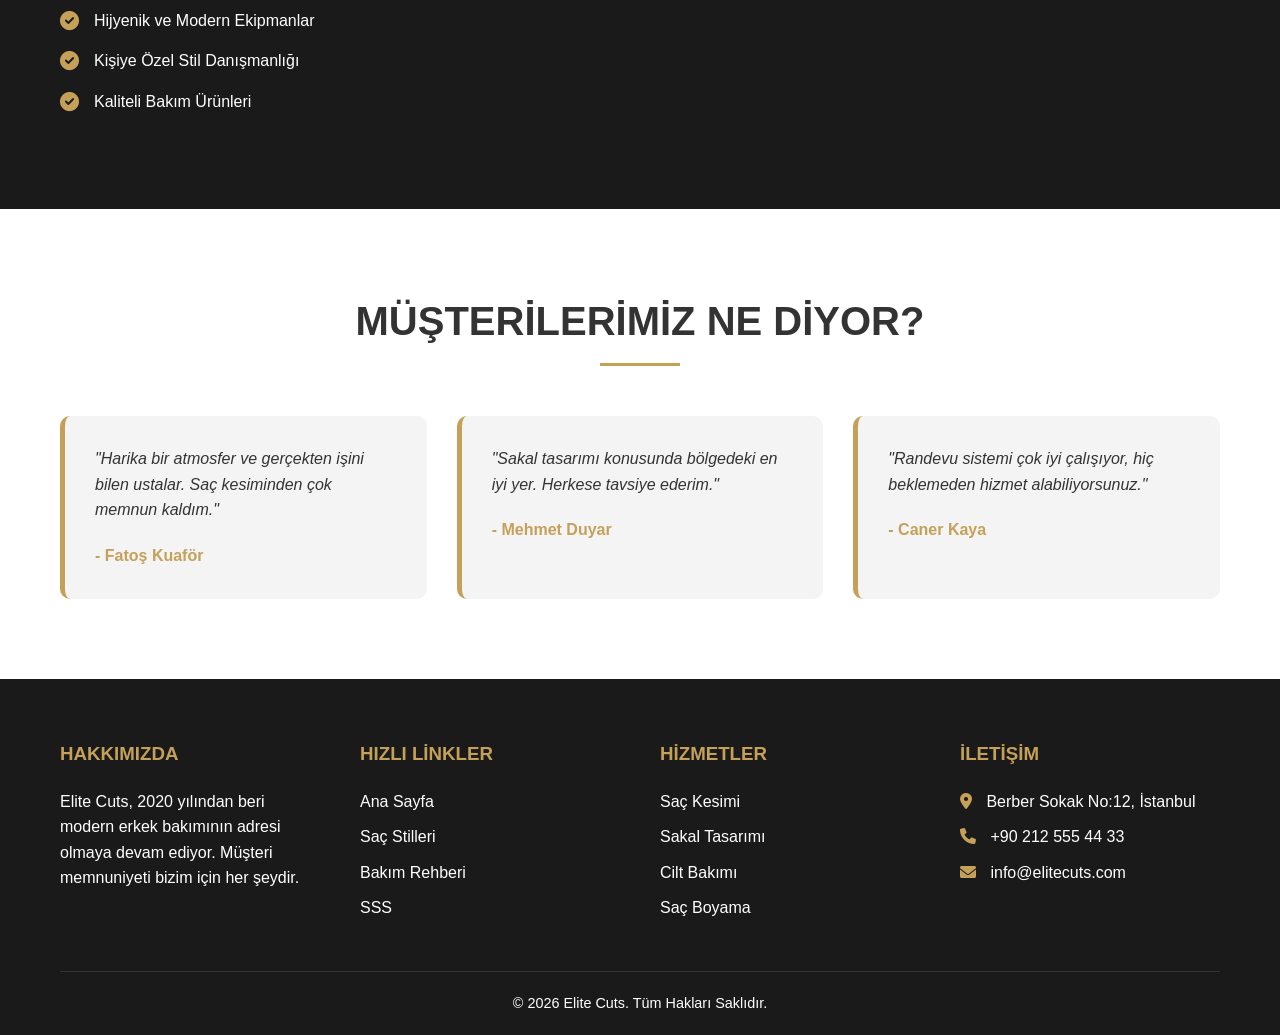
==== commit c0f6fbc9: "Update testimonials with new names" ====
--- a/index.html
+++ b/index.html
@@ -113,11 +113,11 @@
             <div class="testimonial-grid">
                 <div class="testimonial-item">
                     <p>"Harika bir atmosfer ve gerçekten işini bilen ustalar. Saç kesiminden çok memnun kaldım."</p>
-                    <h4>- Ahmet Yılmaz</h4>
+                    <h4>- Fatoş Kuaför</h4>
                 </div>
                 <div class="testimonial-item">
                     <p>"Sakal tasarımı konusunda bölgedeki en iyi yer. Herkese tavsiye ederim."</p>
-                    <h4>- Mehmet Demir</h4>
+                    <h4>- Mehmet Duyar</h4>
                 </div>
                 <div class="testimonial-item">
                     <p>"Randevu sistemi çok iyi çalışıyor, hiç beklemeden hizmet alabiliyorsunuz."</p>
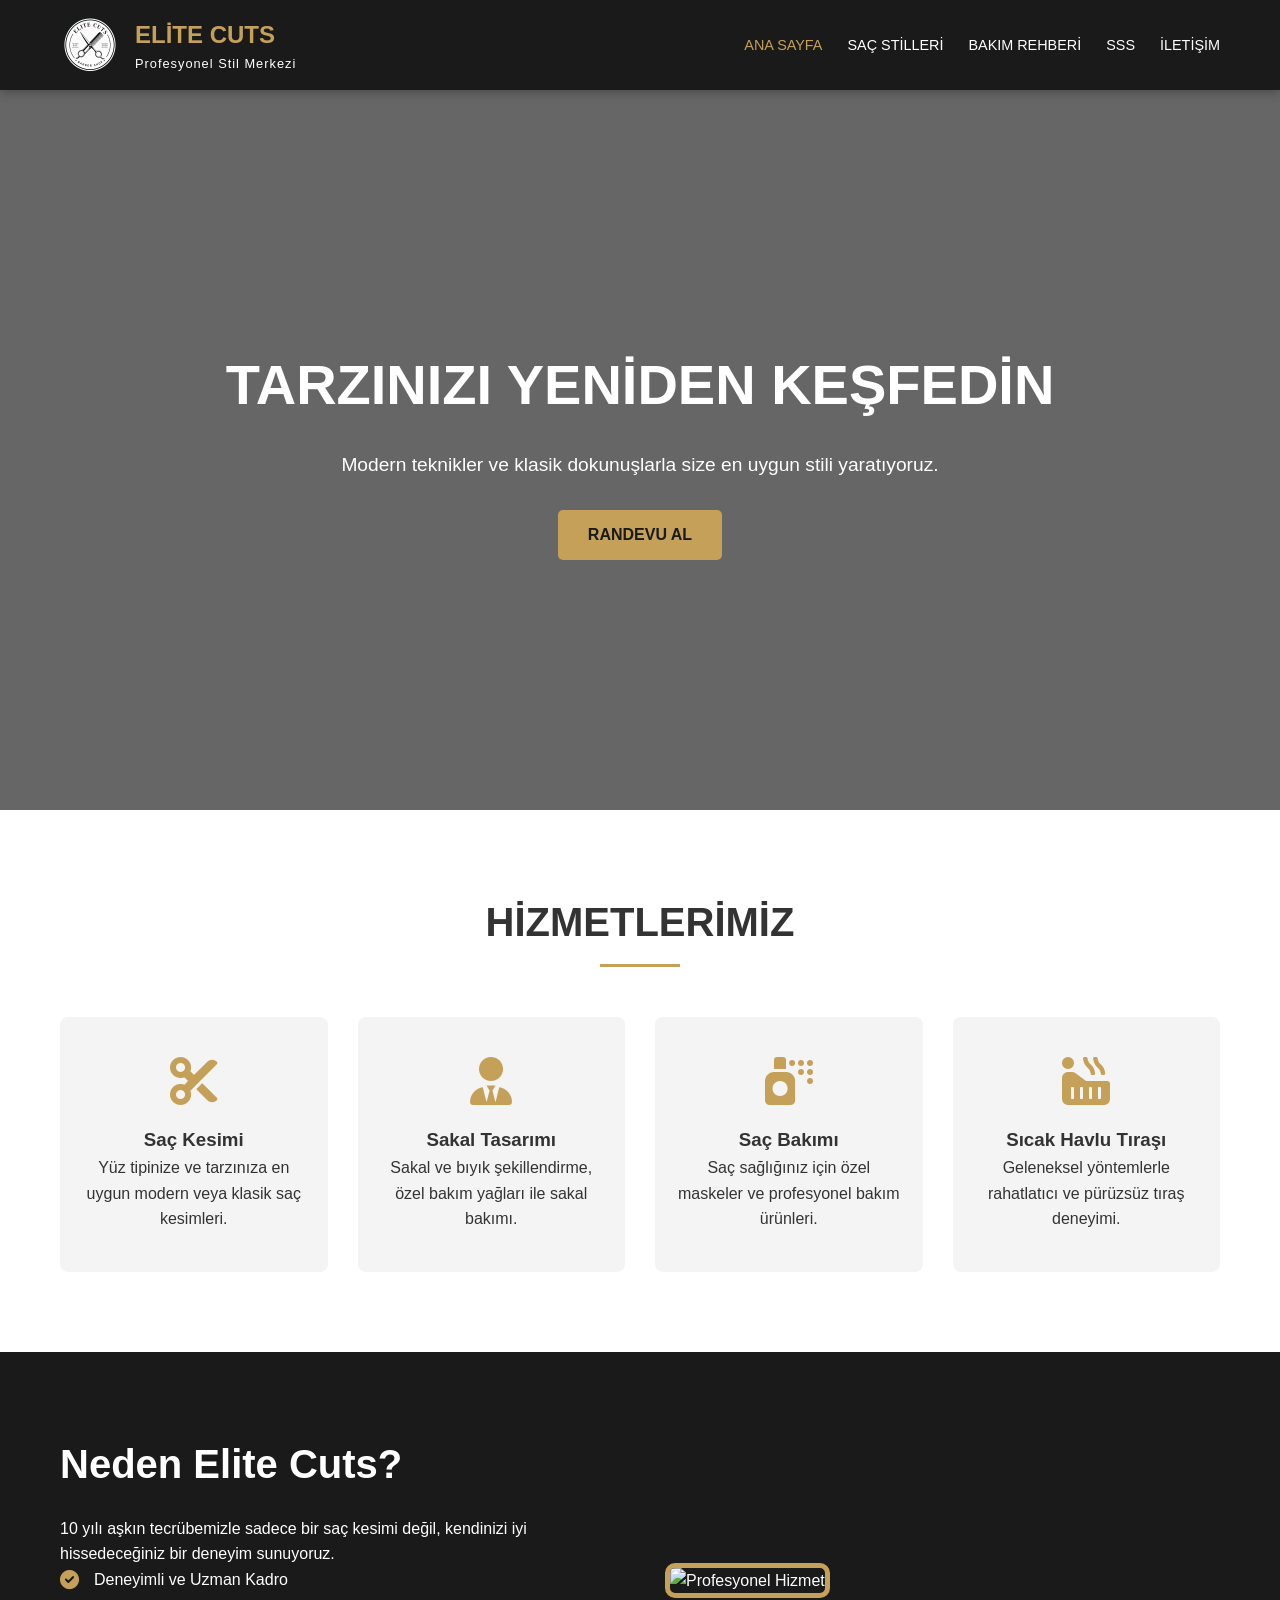
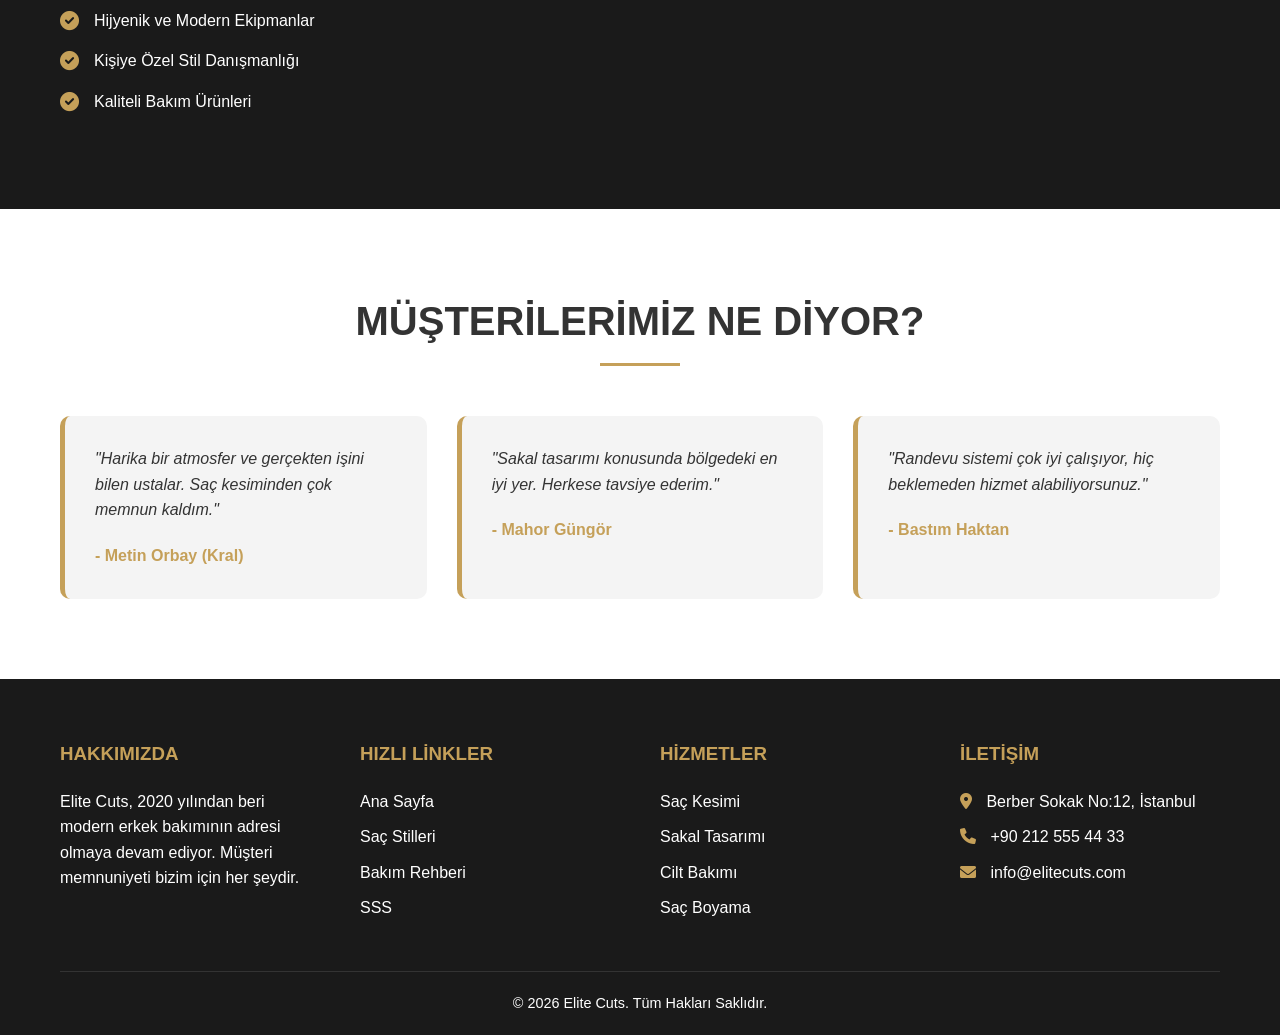
==== commit d9e99300: "Update testimonials in index.html" ====
--- a/index.html
+++ b/index.html
@@ -113,15 +113,15 @@
             <div class="testimonial-grid">
                 <div class="testimonial-item">
                     <p>"Harika bir atmosfer ve gerçekten işini bilen ustalar. Saç kesiminden çok memnun kaldım."</p>
-                    <h4>- Fatoş Kuaför</h4>
+                    <h4>- Metin Orbay (Kral)</h4>
                 </div>
                 <div class="testimonial-item">
                     <p>"Sakal tasarımı konusunda bölgedeki en iyi yer. Herkese tavsiye ederim."</p>
-                    <h4>- Mehmet Duyar</h4>
+                    <h4>- Mahor Güngör</h4>
                 </div>
                 <div class="testimonial-item">
                     <p>"Randevu sistemi çok iyi çalışıyor, hiç beklemeden hizmet alabiliyorsunuz."</p>
-                    <h4>- Caner Kaya</h4>
+                    <h4>- Bastım Haktan</h4>
                 </div>
             </div>
         </div>
